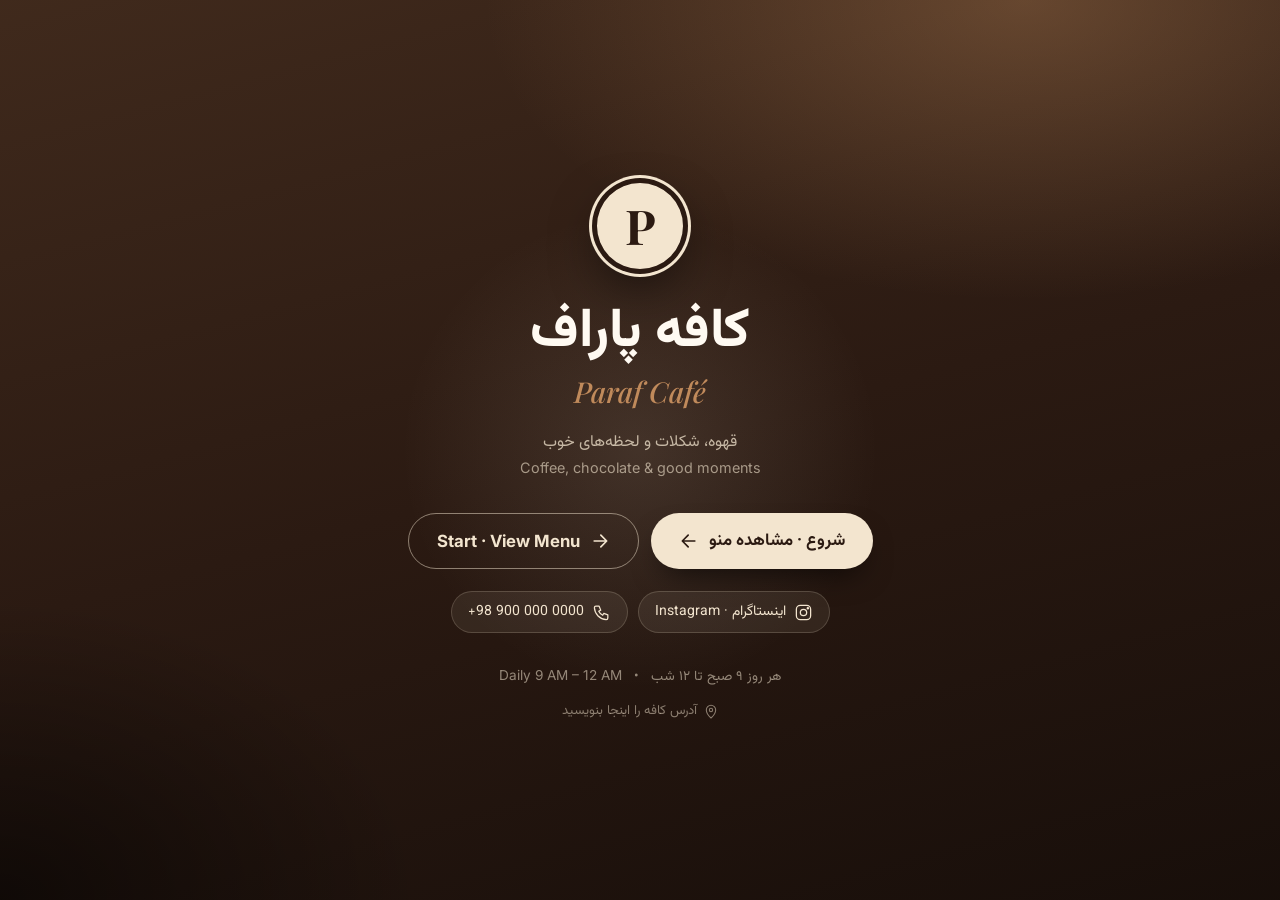
==== index.html @ 779a7923 "Add static online menu for GitHub Pages build-static.php renders the start screen and the Persian/En" ====
<!DOCTYPE html>
<html lang="fa" dir="rtl">
<head>
    <meta charset="UTF-8">
    <meta name="viewport" content="width=device-width, initial-scale=1, viewport-fit=cover">
    <title>کافه پاراف · Paraf Café</title>
    <meta name="theme-color" content="#2b1a12">
    <link rel="icon" href="assets/img/favicon.svg" type="image/svg+xml">
    <link rel="preconnect" href="https://fonts.googleapis.com">
    <link rel="preconnect" href="https://fonts.gstatic.com" crossorigin>
    <link href="https://fonts.googleapis.com/css2?family=Vazirmatn:wght@400;500;700;800&family=Playfair+Display:ital,wght@0,700;1,500&family=Inter:wght@400;500;600&display=swap" rel="stylesheet">
    <link rel="stylesheet" href="assets/css/style.css?v=4">
    <style>:root{--bg:#f5ede1;--bg-2:color-mix(in srgb,#f5ede1 90%,#4a2c1d);--surface:color-mix(in srgb,#f5ede1 22%,#fff);--choco:#4a2c1d;--choco-deep:#2b1a12;--brand-dark:#2b1a12;--caramel:#c08a5b;--cream:#f3e5cf;--price-bg:#f3e5cf;--price-text:#4a2c1d;--line:color-mix(in srgb,#4a2c1d 16%,transparent);--toolbar-bg:color-mix(in srgb,#f5ede1 82%,transparent);--chip-bg:color-mix(in srgb,#f5ede1 22%,#fff);}@media (prefers-color-scheme: dark){:root:not([data-theme="light"]){--bg:#0f0a07;--bg-2:color-mix(in srgb,#0f0a07 90%,#f3e5cf);--surface:color-mix(in srgb,#0f0a07 80%,#4a2c1d);--choco:color-mix(in srgb,#4a2c1d 85%,#fff);--choco-deep:color-mix(in srgb,#2b1a12 85%,#000);--caramel:color-mix(in srgb,#c08a5b 85%,#fff);--price-bg:color-mix(in srgb,#0f0a07 65%,#4a2c1d);--price-text:#f3e5cf;--line:color-mix(in srgb,#f3e5cf 12%,transparent);--toolbar-bg:color-mix(in srgb,#0f0a07 80%,transparent);--chip-bg:color-mix(in srgb,#0f0a07 80%,#4a2c1d);}}:root[data-theme="dark"]{--bg:#0f0a07;--bg-2:color-mix(in srgb,#0f0a07 90%,#f3e5cf);--surface:color-mix(in srgb,#0f0a07 80%,#4a2c1d);--choco:color-mix(in srgb,#4a2c1d 85%,#fff);--choco-deep:color-mix(in srgb,#2b1a12 85%,#000);--caramel:color-mix(in srgb,#c08a5b 85%,#fff);--price-bg:color-mix(in srgb,#0f0a07 65%,#4a2c1d);--price-text:#f3e5cf;--line:color-mix(in srgb,#f3e5cf 12%,transparent);--toolbar-bg:color-mix(in srgb,#0f0a07 80%,transparent);--chip-bg:color-mix(in srgb,#0f0a07 80%,#4a2c1d);}</style>
</head>
<body class="welcome-body">

<main class="welcome">
    <div class="welcome__glow" aria-hidden="true"></div>

    <div class="welcome__card">
        <span class="welcome__logo" aria-hidden="true">P</span>

        <h1 class="welcome__title">
            <span lang="fa">کافه پاراف</span>
            <span lang="en">Paraf Café</span>
        </h1>

        <p class="welcome__tagline">
            <span lang="fa">قهوه، شکلات و لحظه‌های خوب</span>
            <span lang="en">Coffee, chocolate &amp; good moments</span>
        </p>

        <div class="welcome__actions">
            <a class="start-btn start-btn--solid" href="menu-fa.html" lang="fa">
                <span>شروع · مشاهده منو</span>
                <svg viewBox="0 0 24 24" fill="none" stroke="currentColor" stroke-width="2" stroke-linecap="round" stroke-linejoin="round"><path d="M19 12H5M11 5l-7 7 7 7"/></svg>
            </a>
            <a class="start-btn start-btn--outline" href="menu-en.html" lang="en" dir="ltr">
                <span>Start · View Menu</span>
                <svg viewBox="0 0 24 24" fill="none" stroke="currentColor" stroke-width="2" stroke-linecap="round" stroke-linejoin="round"><path d="M5 12h14M13 5l7 7-7 7"/></svg>
            </a>
        </div>

        
        <div class="welcome__social">
                            <a class="social-btn" href="https://instagram.com/" target="_blank" rel="noopener">
                    <svg class="icon" viewBox="0 0 24 24" fill="none" stroke="currentColor" stroke-width="1.6" stroke-linecap="round" stroke-linejoin="round" aria-hidden="true"><rect x="3" y="3" width="18" height="18" rx="5"/><circle cx="12" cy="12" r="4"/><circle cx="17.5" cy="6.5" r=".8" fill="currentColor"/></svg>                    <span>اینستاگرام · Instagram</span>
                </a>
                                        <a class="social-btn" href="tel:+989000000000">
                    <svg class="icon" viewBox="0 0 24 24" fill="none" stroke="currentColor" stroke-width="1.6" stroke-linecap="round" stroke-linejoin="round" aria-hidden="true"><path d="M5 4h4l2 5-2.5 1.5a11 11 0 0 0 5 5L15 13l5 2v4a2 2 0 0 1-2 2A16 16 0 0 1 3 6a2 2 0 0 1 2-2z"/></svg>                    <span dir="ltr">+98 900 000 0000</span>
                </a>
                    </div>

        <p class="welcome__hours">
            <span lang="fa">هر روز ۹ صبح تا ۱۲ شب</span>
            <span class="dot" aria-hidden="true">•</span>
            <span lang="en">Daily 9 AM – 12 AM</span>
        </p>
                    <p class="welcome__address"><svg class="icon" viewBox="0 0 24 24" fill="none" stroke="currentColor" stroke-width="1.6" stroke-linecap="round" stroke-linejoin="round" aria-hidden="true"><path d="M12 21s-7-6.2-7-12a7 7 0 0 1 14 0c0 5.8-7 12-7 12z"/><circle cx="12" cy="9" r="2.5"/></svg> آدرس کافه را اینجا بنویسید</p>
            </div>
</main>

</body>
</html>
---- assets/css/style.css ----
/* ==========================================================
   Paraf Café — Menu
   Palette: Chocolate · Cream · White · Black
   ========================================================== */

:root {
    /* Light: cream & white, chocolate accents, black text */
    --bg:          #f5ede1;
    --bg-2:        #efe3d2;
    --surface:     #fffcf7;
    --text:        #1a110c;
    --muted:       #7d6658;
    --line:        rgba(74, 44, 29, .16);
    --choco:       #4a2c1d;
    --choco-deep:  #2b1a12;
    --choco-soft:  #6b4430;
    --cream:       #f3e5cf;
    --brand-dark:  #2b1a12;   /* header / hero / start screen (same in light & dark) */
    --hero-1:      color-mix(in srgb, var(--brand-dark) 86%, var(--caramel));
    --caramel:     #c08a5b;
    --price-bg:    #f3e5cf;
    --price-text:  #4a2c1d;
    --shadow:      0 1px 2px rgba(43, 26, 18, .05), 0 12px 32px -12px rgba(43, 26, 18, .18);
    --toolbar-bg:  rgba(245, 237, 225, .82);
    --chip-bg:     #fffcf7;

    --radius: 22px;
    --font-body: "Inter", system-ui, -apple-system, "Segoe UI", sans-serif;
    --font-head: "Playfair Display", Georgia, serif;
    color-scheme: light;
}

/* Dark: chocolate & black, cream text */
@media (prefers-color-scheme: dark) {
    :root:not([data-theme="light"]) {
        --bg:          #0f0a07;
        --bg-2:        #160f0b;
        --surface:     #1c130e;
        --text:        #f5ead8;
        --muted:       #b09a88;
        --line:        color-mix(in srgb, var(--cream) 12%, transparent);
        --choco:       #5a3624;
        --choco-deep:  #24150e;
        --choco-soft:  #7a4e37;
        --caramel:     #d9a877;
        --price-bg:    #2c1c14;
        --price-text:  #f3dcbc;
        --shadow:      0 1px 2px rgba(0, 0, 0, .4), 0 16px 40px -16px rgba(0, 0, 0, .7);
        --toolbar-bg:  rgba(15, 10, 7, .8);
        --chip-bg:     #1c130e;
        color-scheme: dark;
    }
}
:root[data-theme="dark"] {
    --bg:          #0f0a07;
    --bg-2:        #160f0b;
    --surface:     #1c130e;
    --text:        #f5ead8;
    --muted:       #b09a88;
    --line:        color-mix(in srgb, var(--cream) 12%, transparent);
    --choco:       #5a3624;
    --choco-deep:  #24150e;
    --choco-soft:  #7a4e37;
    --caramel:     #d9a877;
    --price-bg:    #2c1c14;
    --price-text:  #f3dcbc;
    --shadow:      0 1px 2px rgba(0, 0, 0, .4), 0 16px 40px -16px rgba(0, 0, 0, .7);
    --toolbar-bg:  rgba(15, 10, 7, .8);
    --chip-bg:     #1c130e;
    color-scheme: dark;
}

/* Persian typography */
html[lang="fa"] {
    --font-body: "Vazirmatn", Tahoma, sans-serif;
    --font-head: "Vazirmatn", Tahoma, sans-serif;
}
[lang="fa"] { font-family: "Vazirmatn", Tahoma, sans-serif; }
[lang="en"] { font-family: "Inter", system-ui, sans-serif; }

/* ---------- Base ---------- */
*, *::before, *::after { box-sizing: border-box; }
html { scroll-behavior: smooth; -webkit-text-size-adjust: 100%; }
body {
    margin: 0;
    font-family: var(--font-body);
    font-size: 16px;
    line-height: 1.6;
    color: var(--text);
    background: var(--bg);
    -webkit-font-smoothing: antialiased;
    transition: background .3s, color .3s;
}
a { color: inherit; text-decoration: none; }
h1, h2, h4 { margin: 0; }
.container { width: 100%; max-width: 1180px; margin: 0 auto; padding: 0 16px; }
.icon { width: 1.25em; height: 1.25em; flex: none; }

/* ---------- Top bar ---------- */
.topbar {
    position: sticky; top: 0; z-index: 30;
    background: var(--choco-deep);
    color: var(--cream);
    border-bottom: 1px solid color-mix(in srgb, var(--cream) 8%, transparent);
}
.topbar__inner { height: 64px; display: flex; align-items: center; justify-content: space-between; gap: 12px; }
.brand { display: flex; align-items: center; gap: 10px; font-weight: 700; }
.brand__name { font-family: var(--font-head); font-size: 1.2rem; letter-spacing: .2px; }
.brand__mark {
    width: 38px; height: 38px; border-radius: 50%;
    display: grid; place-items: center;
    background: var(--cream); color: var(--choco-deep);
    font-family: "Playfair Display", serif; font-weight: 700; font-size: 1.2rem;
    box-shadow: inset 0 0 0 3px var(--choco-deep), 0 0 0 2px var(--cream);
}
.topbar__actions { display: flex; align-items: center; gap: 10px; }

.lang-switch {
    display: flex; padding: 4px; border-radius: 999px;
    background: color-mix(in srgb, var(--cream) 10%, transparent);
}
.lang-switch a {
    min-width: 42px; padding: 5px 12px; border-radius: 999px;
    text-align: center; font-size: .9rem; font-weight: 600;
    color: color-mix(in srgb, var(--cream) 70%, transparent);
    transition: background .2s, color .2s;
}
.lang-switch a:hover { color: var(--cream); }
.lang-switch a.is-active { background: var(--cream); color: var(--choco-deep); }

.icon-btn {
    width: 40px; height: 40px; border-radius: 50%;
    display: grid; place-items: center; cursor: pointer;
    border: 1px solid color-mix(in srgb, var(--cream) 20%, transparent);
    background: transparent; color: var(--cream);
    transition: background .2s;
}
.icon-btn:hover { background: color-mix(in srgb, var(--cream) 10%, transparent); }
.icon-btn svg { width: 20px; height: 20px; }
.icon-btn .i-sun { display: none; }
:root[data-theme="dark"] .icon-btn .i-sun { display: block; }
:root[data-theme="dark"] .icon-btn .i-moon { display: none; }
@media (prefers-color-scheme: dark) {
    :root:not([data-theme="light"]) .icon-btn .i-sun { display: block; }
    :root:not([data-theme="light"]) .icon-btn .i-moon { display: none; }
}

/* ---------- Hero ---------- */
.hero {
    position: relative;
    background:
        radial-gradient(1200px 400px at 85% -10%, color-mix(in srgb, var(--caramel) 35%, transparent), transparent 60%),
        radial-gradient(700px 260px at 0% 0%, rgba(0, 0, 0, .25), transparent 60%),
        linear-gradient(170deg, var(--hero-1) 0%, var(--brand-dark) 70%);
    color: var(--cream);
    padding: 56px 0 40px;
    text-align: center;
}
.hero__eyebrow {
    margin: 0 0 10px; font-size: .8rem; letter-spacing: .3em; text-transform: uppercase;
    color: var(--caramel);
}
html[lang="fa"] .hero__eyebrow { letter-spacing: .1em; }
.hero__title {
    font-family: var(--font-head);
    font-size: clamp(2.4rem, 7vw, 4.2rem);
    font-weight: 800; line-height: 1.1;
    color: #fffaf2;
}
.hero__tagline { margin: 12px auto 22px; max-width: 520px; color: color-mix(in srgb, var(--cream) 78%, transparent); font-size: 1.05rem; }
.hero__meta { display: flex; flex-wrap: wrap; justify-content: center; gap: 8px; }
.pill {
    padding: 6px 14px; border-radius: 999px; font-size: .85rem;
    background: color-mix(in srgb, var(--cream) 10%, transparent);
    border: 1px solid color-mix(in srgb, var(--cream) 16%, transparent);
}
.pill--accent { background: var(--cream); color: var(--choco-deep); border-color: transparent; font-weight: 600; }

.hero__drip {
    position: absolute; left: 0; right: 0; top: 100%;
    width: 100%; height: 44px; display: block;
    fill: var(--brand-dark);
    pointer-events: none;
}

/* ---------- Toolbar (search + chips) ---------- */
.toolbar {
    position: sticky; top: 64px; z-index: 20;
    margin-top: 44px;
    padding: 12px 0 10px;
    background: var(--toolbar-bg);
    backdrop-filter: saturate(140%) blur(14px);
    -webkit-backdrop-filter: saturate(140%) blur(14px);
    border-bottom: 1px solid transparent;
    transition: border-color .2s, box-shadow .2s;
}
.toolbar.is-stuck { border-bottom-color: var(--line); box-shadow: 0 8px 24px -18px rgba(0, 0, 0, .5); }

.search {
    display: flex; align-items: center; gap: 10px;
    max-width: 560px; margin: 0 auto 12px;
    padding: 0 16px; height: 48px; border-radius: 999px;
    background: var(--surface);
    border: 1px solid var(--line);
    box-shadow: var(--shadow);
    color: var(--muted);
    transition: border-color .2s;
}
.search:focus-within { border-color: var(--caramel); }
.search svg { width: 20px; height: 20px; flex: none; }
.search input {
    flex: 1; min-width: 0; height: 100%;
    border: 0; outline: 0; background: transparent;
    font: inherit; color: var(--text);
}
.search input::placeholder { color: var(--muted); }

.chips {
    display: flex; gap: 8px; overflow-x: auto;
    scrollbar-width: none; padding: 2px 0 4px;
    scroll-snap-type: x proximity;
}
.chips::-webkit-scrollbar { display: none; }
.chip {
    flex: none; scroll-snap-align: start;
    display: inline-flex; align-items: center; gap: 7px;
    padding: 8px 14px; border-radius: 999px;
    background: var(--chip-bg); color: var(--text);
    border: 1px solid var(--line);
    font-size: .88rem; font-weight: 500; white-space: nowrap;
    transition: background .2s, color .2s, border-color .2s, transform .15s;
}
.chip .icon { width: 18px; height: 18px; color: var(--caramel); }
.chip:hover { border-color: var(--caramel); }
.chip:active { transform: scale(.97); }
.chip.is-active { background: var(--choco); color: #fff8ee; border-color: var(--choco); }
.chip.is-active .icon { color: var(--cream); }

/* ---------- Menu grid ---------- */
.menu {
    padding: 28px 0 56px;
    columns: 1;
    column-gap: 24px;
}
@media (min-width: 880px) { .menu { columns: 2; } }

.category {
    break-inside: avoid;
    margin-bottom: 24px;
    padding: 22px 22px 14px;
    background: var(--surface);
    border: 1px solid var(--line);
    border-radius: var(--radius);
    box-shadow: var(--shadow);
    scroll-margin-top: 190px;
    position: relative;
    overflow: hidden;
}
.category::before {
    /* thin chocolate stripe on top */
    content: ""; position: absolute; inset: 0 0 auto 0; height: 4px;
    background: linear-gradient(90deg, var(--choco), var(--caramel), var(--choco));
}
.category[hidden] { display: none; }

.category__head { display: flex; align-items: center; gap: 14px; margin-bottom: 8px; }
.category__icon {
    width: 48px; height: 48px; border-radius: 14px; flex: none;
    display: grid; place-items: center;
    background: var(--choco); color: var(--cream);
}
.category__icon .icon { width: 26px; height: 26px; }
.category__titles { flex: 1; min-width: 0; }
.category__titles h2 {
    font-family: var(--font-head);
    font-size: 1.3rem; font-weight: 700; line-height: 1.3;
}
.category__sub { display: block; font-size: .82rem; color: var(--muted); }
.category__num {
    font-family: "Playfair Display", serif; font-style: italic;
    font-size: 2.2rem; line-height: 1; color: var(--line);
    -webkit-text-stroke: 1px var(--caramel); color: transparent; opacity: .55;
}
html[lang="fa"] .category__num { font-family: "Vazirmatn", sans-serif; font-style: normal; font-weight: 800; }
.category__note {
    display: inline-block; margin: 4px 0 6px; padding: 3px 12px;
    border-radius: 999px; font-size: .8rem; font-weight: 600;
    background: var(--price-bg); color: var(--price-text);
}

/* ---------- Items ---------- */
.items { list-style: none; margin: 0; padding: 0; }
.item {
    display: flex; align-items: flex-end; gap: 10px;
    padding: 12px 4px;
    border-bottom: 1px solid var(--line);
    transition: background .2s;
    border-radius: 10px;
}
.item:last-child { border-bottom: 0; }
.item:hover { background: var(--bg-2); }
.item[hidden] { display: none; }
.item__names { min-width: 0; display: flex; flex-direction: column; }
.item__name { font-weight: 600; font-size: 1rem; line-height: 1.4; }
.item__sub { font-size: .78rem; color: var(--muted); line-height: 1.4; }
.item__dots {
    flex: 1; min-width: 16px; margin-bottom: 9px;
    border-bottom: 2px dotted var(--line);
}
.price {
    flex: none; display: inline-flex; align-items: baseline; gap: 3px;
    padding: 4px 12px; border-radius: 999px;
    background: var(--price-bg); color: var(--price-text);
    font-weight: 700; font-size: 1rem; font-variant-numeric: tabular-nums;
}
.price small { font-size: .7rem; font-weight: 500; opacity: .8; }
.price--daily { font-size: .78rem; font-weight: 600; background: transparent; border: 1px dashed var(--caramel); color: var(--caramel); }

.item--addon .item__name { font-weight: 500; color: var(--muted); font-size: .92rem; }
.item--addon .price { background: transparent; border: 1px solid var(--line); font-size: .9rem; }

mark { background: var(--caramel); color: #1a110c; border-radius: 4px; padding: 0 2px; }

.empty {
    text-align: center; color: var(--muted); padding: 40px 0 80px; font-size: 1.05rem;
}

/* ---------- Footer ---------- */
.footer {
    background: var(--choco-deep); color: color-mix(in srgb, var(--cream) 80%, transparent);
    padding: 44px 0 20px; font-size: .92rem;
}
:root[data-theme="dark"] .footer { background: #080504; }
@media (prefers-color-scheme: dark) { :root:not([data-theme="light"]) .footer { background: #080504; } }
.footer__grid { display: grid; gap: 24px; grid-template-columns: 1fr; }
@media (min-width: 720px) { .footer__grid { grid-template-columns: 1.4fr 1fr 1fr 1fr; } }
.footer__brand { display: flex; gap: 12px; align-items: flex-start; }
.footer__brand strong { color: #fffaf2; font-family: var(--font-head); font-size: 1.15rem; }
.footer__brand p, .footer p { margin: 4px 0 0; }
.footer h4 { color: var(--caramel); font-size: .85rem; font-weight: 600; margin-bottom: 4px; letter-spacing: .05em; }
.footer a:hover { color: #fffaf2; }
.footer__bottom {
    margin-top: 32px; padding-top: 16px; text-align: center; font-size: .8rem;
    border-top: 1px solid color-mix(in srgb, var(--cream) 10%, transparent); color: color-mix(in srgb, var(--cream) 50%, transparent);
}

/* ---------- Back to top ---------- */
.to-top {
    position: fixed; bottom: 20px; inset-inline-end: 20px; z-index: 40;
    width: 48px; height: 48px; border-radius: 50%; border: 0; cursor: pointer;
    display: grid; place-items: center;
    background: var(--choco); color: var(--cream);
    box-shadow: 0 10px 24px -8px rgba(0, 0, 0, .5);
    opacity: 0; transform: translateY(12px); pointer-events: none;
    transition: opacity .25s, transform .25s;
}
.to-top.is-visible { opacity: 1; transform: none; pointer-events: auto; }
.to-top svg { width: 22px; height: 22px; }

/* ---------- Entrance animation ---------- */
.js .category { opacity: 0; transform: translateY(14px); transition: opacity .5s ease, transform .5s ease; }
.js .category.is-in, .js .category.no-anim { opacity: 1; transform: none; }

@media (prefers-reduced-motion: reduce) {
    html { scroll-behavior: auto; }
    .js .category { opacity: 1; transform: none; transition: none; }
}

/* ---------- Small screens ---------- */
@media (max-width: 480px) {
    .brand__name { font-size: 1.05rem; }
    .hero { padding: 40px 0 32px; }
    .category { padding: 18px 16px 10px; }
    .item__name { font-size: .95rem; }
    .price { padding: 3px 10px; font-size: .92rem; }
}

/* ---------- Start screen ---------- */
.welcome-body { background: var(--brand-dark); }
.welcome {
    position: relative; min-height: 100vh; min-height: 100dvh;
    display: grid; place-items: center; padding: 32px 16px;
    overflow: hidden; text-align: center; color: var(--cream);
    background:
        radial-gradient(900px 500px at 80% 0%, color-mix(in srgb, var(--caramel) 35%, transparent), transparent 60%),
        radial-gradient(700px 500px at 0% 100%, rgba(0, 0, 0, .55), transparent 60%),
        linear-gradient(165deg, var(--hero-1) 0%, var(--brand-dark) 50%, color-mix(in srgb, var(--brand-dark) 55%, #000) 100%);
}
.welcome__glow {
    position: absolute; width: 520px; height: 520px; border-radius: 50%;
    background: radial-gradient(circle, color-mix(in srgb, var(--cream) 12%, transparent), transparent 65%);
    animation: glow 6s ease-in-out infinite alternate;
}
@keyframes glow { to { transform: scale(1.15); opacity: .6; } }
.welcome__card { position: relative; max-width: 520px; animation: rise .8s ease both; }
@keyframes rise { from { opacity: 0; transform: translateY(20px); } }
.welcome__logo {
    width: 96px; height: 96px; margin: 0 auto 24px; border-radius: 50%;
    display: grid; place-items: center;
    background: var(--cream); color: var(--brand-dark);
    font-family: "Playfair Display", serif; font-weight: 700; font-size: 3rem;
    box-shadow: inset 0 0 0 5px var(--brand-dark), 0 0 0 3px var(--cream), 0 20px 50px -10px rgba(0, 0, 0, .6);
}
.welcome__title span { display: block; }
.welcome__title [lang="fa"] { font-size: clamp(2.2rem, 8vw, 3.4rem); font-weight: 800; color: #fffaf2; line-height: 1.3; }
.welcome__title [lang="en"] { font-family: "Playfair Display", serif; font-style: italic; font-weight: 500; font-size: clamp(1.3rem, 4.5vw, 1.8rem); color: var(--caramel); }
.welcome__tagline { margin: 16px 0 34px; color: color-mix(in srgb, var(--cream) 75%, transparent); }
.welcome__tagline span { display: block; }
.welcome__tagline [lang="en"] { font-size: .9rem; opacity: .8; }
.welcome__actions { display: flex; flex-direction: column; gap: 12px; }
@media (min-width: 520px) { .welcome__actions { flex-direction: row; justify-content: center; } }
.start-btn {
    display: inline-flex; align-items: center; justify-content: center; gap: 10px;
    min-height: 56px; padding: 0 28px; border-radius: 999px;
    font-size: 1.05rem; font-weight: 700;
    transition: transform .15s, box-shadow .2s, background .2s, color .2s;
}
.start-btn svg { width: 20px; height: 20px; transition: transform .2s; }
.start-btn:hover { transform: translateY(-2px); }
.start-btn:active { transform: scale(.97); }
.start-btn--solid { background: var(--cream); color: var(--brand-dark); box-shadow: 0 14px 30px -12px rgba(0, 0, 0, .7); }
.start-btn--solid:hover { background: #fffaf2; }
.start-btn--solid:hover svg { transform: translateX(-4px); }
.start-btn--outline { border: 1.5px solid color-mix(in srgb, var(--cream) 50%, transparent); color: var(--cream); }
.start-btn--outline:hover { background: color-mix(in srgb, var(--cream) 10%, transparent); border-color: var(--cream); }
.start-btn--outline:hover svg { transform: translateX(4px); }
.start-btn:focus-visible { outline: 3px solid var(--caramel); outline-offset: 3px; }
.welcome__hours { margin-top: 32px; font-size: .85rem; color: color-mix(in srgb, var(--cream) 55%, transparent); }
.welcome__hours .dot { margin: 0 8px; }
@media (prefers-reduced-motion: reduce) { .welcome__glow, .welcome__card { animation: none; } }

/* ---------- Top bar: club link ---------- */
.club-link {
    display: inline-flex; align-items: center; gap: 6px;
    height: 40px; padding: 0 14px; border-radius: 999px;
    background: var(--caramel); color: #1a0f0a;
    font-size: .88rem; font-weight: 700;
    transition: filter .2s, transform .15s;
}
.club-link:hover { filter: brightness(1.08); }
.club-link .icon { width: 18px; height: 18px; }
@media (max-width: 560px) {
    .club-link { width: 40px; padding: 0; justify-content: center; }
    .club-link span { display: none; }
}

/* ---------- Sold-out items ---------- */
.item--soldout .item__name, .item--soldout .item__sub { opacity: .5; text-decoration: line-through; text-decoration-thickness: 1px; }
.price--soldout { background: transparent; border: 1px solid var(--line); color: var(--muted); font-size: .78rem; font-weight: 600; }

/* ---------- Start screen: club + social ---------- */
.welcome__club {
    display: flex; align-items: center; justify-content: center; gap: 12px;
    margin: 14px auto 0; padding: 12px 20px; border-radius: 18px;
    background: color-mix(in srgb, var(--caramel) 16%, transparent); border: 1px solid color-mix(in srgb, var(--caramel) 45%, transparent);
    color: var(--cream); transition: background .2s, transform .15s;
}
.welcome__club:hover { background: color-mix(in srgb, var(--caramel) 28%, transparent); transform: translateY(-2px); }
.welcome__club .icon { width: 28px; height: 28px; color: var(--caramel); }
.welcome__club span { display: flex; flex-direction: column; text-align: start; line-height: 1.3; }
.welcome__club small { font-family: "Inter", sans-serif; font-size: .78rem; opacity: .7; }
.welcome__social { display: flex; flex-wrap: wrap; justify-content: center; gap: 10px; margin-top: 22px; }
.social-btn {
    display: inline-flex; align-items: center; gap: 8px;
    height: 42px; padding: 0 16px; border-radius: 999px;
    background: color-mix(in srgb, var(--cream) 8%, transparent); border: 1px solid color-mix(in srgb, var(--cream) 18%, transparent);
    color: var(--cream); font-size: .88rem;
    transition: background .2s, border-color .2s;
}
.social-btn:hover { background: color-mix(in srgb, var(--cream) 16%, transparent); border-color: color-mix(in srgb, var(--cream) 40%, transparent); }
.social-btn .icon { width: 19px; height: 19px; }
.welcome__address { margin: 8px 0 0; font-size: .82rem; color: color-mix(in srgb, var(--cream) 50%, transparent); display: flex; gap: 6px; align-items: center; justify-content: center; }
.welcome__address .icon { width: 16px; height: 16px; }

/* ---------- Customer club page ---------- */
.club__hero {
    text-align: center; color: var(--cream); padding: 44px 0 90px;
    background:
        radial-gradient(900px 300px at 80% -20%, color-mix(in srgb, var(--caramel) 35%, transparent), transparent 60%),
        linear-gradient(170deg, var(--hero-1) 0%, var(--brand-dark) 70%);
}
.club__hero h1 { font-family: var(--font-head); font-size: clamp(1.8rem, 5vw, 2.6rem); color: #fffaf2; }
.club__hero p { max-width: 460px; margin: 8px auto 0; color: color-mix(in srgb, var(--cream) 75%, transparent); }
.club__badge {
    width: 64px; height: 64px; margin: 0 auto 12px; border-radius: 20px;
    display: grid; place-items: center; background: var(--cream); color: var(--brand-dark);
}
.club__badge .icon { width: 34px; height: 34px; }
.club__panel {
    max-width: 460px; margin: -60px auto 56px; position: relative;
    padding: 28px 24px; border-radius: var(--radius);
    background: var(--surface); border: 1px solid var(--line); box-shadow: var(--shadow);
}
.club__text { margin: 0 0 16px; color: var(--muted); text-align: center; }
.club__links { display: flex; justify-content: center; flex-wrap: wrap; gap: 6px 18px; margin-top: 16px; }
.club__links form { margin: 0; }

.form { display: grid; gap: 16px; }
.field { display: grid; gap: 6px; }
.field > span { font-size: .88rem; font-weight: 600; }
.field input, .field select, .field textarea {
    width: 100%; min-height: 50px; padding: 10px 16px; border-radius: 14px;
    border: 1px solid var(--line); background: var(--bg); color: var(--text);
    font: inherit; outline: 0; transition: border-color .2s, box-shadow .2s;
}
.field input:focus, .field select:focus, .field textarea:focus { border-color: var(--caramel); box-shadow: 0 0 0 3px color-mix(in srgb, var(--caramel) 20%, transparent); }
.code-input { text-align: center; font-size: 1.6rem !important; letter-spacing: .5em; font-weight: 700; }
.btn {
    display: inline-flex; align-items: center; justify-content: center; gap: 8px;
    min-height: 50px; padding: 0 22px; border-radius: 999px; border: 0; cursor: pointer;
    font: inherit; font-weight: 700; transition: filter .2s, transform .15s;
}
.btn:active { transform: scale(.98); }
.btn--primary { background: var(--choco); color: #fff8ee; }
.btn--primary:hover { filter: brightness(1.15); }
.link-btn { background: none; border: 0; padding: 4px; font: inherit; font-size: .9rem; color: var(--caramel); cursor: pointer; text-decoration: underline; text-underline-offset: 4px; }

.alert { padding: 12px 16px; border-radius: 14px; margin-bottom: 16px; font-size: .92rem; }
.alert--error { background: rgba(190, 50, 40, .12); color: #b3392f; border: 1px solid rgba(190, 50, 40, .25); }
.alert--info  { background: var(--price-bg); color: var(--price-text); border: 1px dashed var(--caramel); text-align: center; }
.alert--success { background: rgba(60, 140, 80, .12); color: #2f7a43; border: 1px solid rgba(60, 140, 80, .25); }
:root[data-theme="dark"] .alert--error { color: #f08a80; }
:root[data-theme="dark"] .alert--success { color: #7fd093; }

/* Loyalty card */
.member-card {
    position: relative; overflow: hidden;
    padding: 22px; border-radius: 20px; color: #fff8ee;
    background:
        radial-gradient(400px 200px at 100% 0%, rgba(255, 255, 255, .14), transparent 60%),
        linear-gradient(135deg, var(--choco), var(--brand-dark));
    box-shadow: 0 20px 40px -18px rgba(0, 0, 0, .6);
}
.member-card--silver { background: radial-gradient(400px 200px at 100% 0%, rgba(255,255,255,.25), transparent 60%), linear-gradient(135deg, #6f6a66, #2d2a28); }
.member-card--gold   { background: radial-gradient(400px 200px at 100% 0%, rgba(255,255,255,.25), transparent 60%), linear-gradient(135deg, #b88a45, #4a3216); }
.member-card__top { display: flex; justify-content: space-between; align-items: center; margin-bottom: 18px; }
.member-card__level { padding: 4px 12px; border-radius: 999px; background: rgba(255, 255, 255, .16); font-size: .82rem; font-weight: 700; }
.member-card__name { font-size: 1.25rem; font-weight: 700; }
.member-card__phone { font-size: .9rem; opacity: .75; text-align: start; }
html[dir="rtl"] .member-card__phone { text-align: end; }
.member-card__points { display: flex; align-items: baseline; gap: 8px; margin-top: 18px; }
.member-card__points strong { font-size: 2.4rem; line-height: 1; }
.member-card__bar { height: 6px; margin-top: 12px; border-radius: 99px; background: rgba(255, 255, 255, .18); overflow: hidden; }
.member-card__bar span { display: block; height: 100%; border-radius: inherit; background: var(--cream); }
.member-card__next, .member-card__since { margin-top: 8px; font-size: .8rem; opacity: .75; }

/* ---------- Print: clean black & white menu ---------- */
@media print {
    .topbar, .toolbar, .to-top, .hero__drip { display: none !important; }
    body { background: #fff; color: #000; }
    .hero { background: none; color: #000; padding: 0 0 16px; }
    .hero__title, .hero__tagline { color: #000; }
    .category { box-shadow: none; opacity: 1; transform: none; border-color: #ccc; }
}
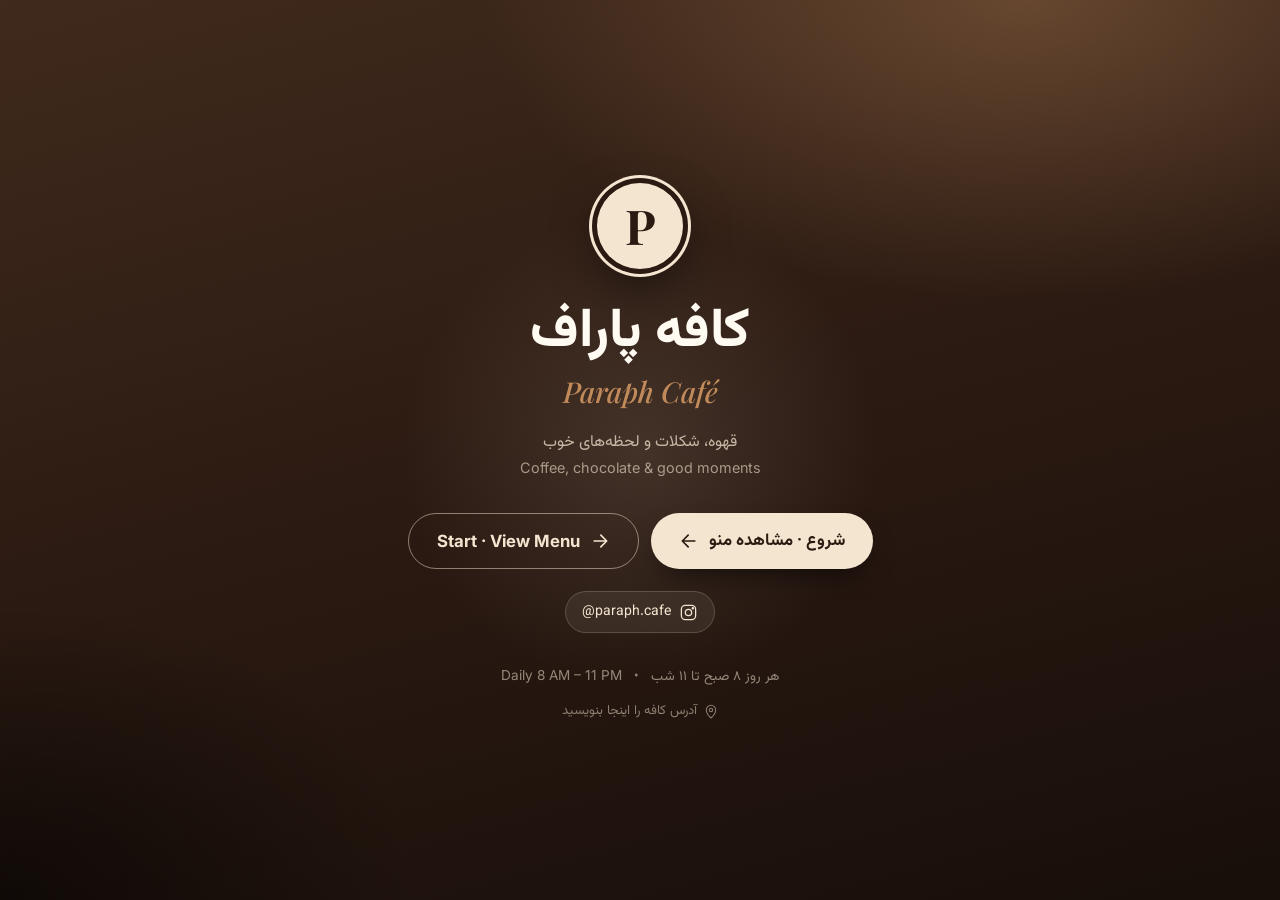
==== commit 5a8156c5: "Rename to Paraph Café, add Instagram @paraph.cafe, hours 8 AM-11 PM Remove the phone number from the" ====
--- a/index.html
+++ b/index.html
@@ -3,7 +3,7 @@
 <head>
     <meta charset="UTF-8">
     <meta name="viewport" content="width=device-width, initial-scale=1, viewport-fit=cover">
-    <title>کافه پاراف · Paraf Café</title>
+    <title>کافه پاراف · Paraph Café</title>
     <meta name="theme-color" content="#2b1a12">
     <link rel="icon" href="assets/img/favicon.svg" type="image/svg+xml">
     <link rel="preconnect" href="https://fonts.googleapis.com">
@@ -22,7 +22,7 @@
 
         <h1 class="welcome__title">
             <span lang="fa">کافه پاراف</span>
-            <span lang="en">Paraf Café</span>
+            <span lang="en">Paraph Café</span>
         </h1>
 
         <p class="welcome__tagline">
@@ -43,18 +43,15 @@
 
         
         <div class="welcome__social">
-                            <a class="social-btn" href="https://instagram.com/" target="_blank" rel="noopener">
-                    <svg class="icon" viewBox="0 0 24 24" fill="none" stroke="currentColor" stroke-width="1.6" stroke-linecap="round" stroke-linejoin="round" aria-hidden="true"><rect x="3" y="3" width="18" height="18" rx="5"/><circle cx="12" cy="12" r="4"/><circle cx="17.5" cy="6.5" r=".8" fill="currentColor"/></svg>                    <span>اینستاگرام · Instagram</span>
-                </a>
-                                        <a class="social-btn" href="tel:+989000000000">
-                    <svg class="icon" viewBox="0 0 24 24" fill="none" stroke="currentColor" stroke-width="1.6" stroke-linecap="round" stroke-linejoin="round" aria-hidden="true"><path d="M5 4h4l2 5-2.5 1.5a11 11 0 0 0 5 5L15 13l5 2v4a2 2 0 0 1-2 2A16 16 0 0 1 3 6a2 2 0 0 1 2-2z"/></svg>                    <span dir="ltr">+98 900 000 0000</span>
+                            <a class="social-btn" href="https://instagram.com/paraph.cafe" target="_blank" rel="noopener">
+                    <svg class="icon" viewBox="0 0 24 24" fill="none" stroke="currentColor" stroke-width="1.6" stroke-linecap="round" stroke-linejoin="round" aria-hidden="true"><rect x="3" y="3" width="18" height="18" rx="5"/><circle cx="12" cy="12" r="4"/><circle cx="17.5" cy="6.5" r=".8" fill="currentColor"/></svg>                    <span dir="ltr">@paraph.cafe</span>
                 </a>
                     </div>
 
         <p class="welcome__hours">
-            <span lang="fa">هر روز ۹ صبح تا ۱۲ شب</span>
+            <span lang="fa">هر روز ۸ صبح تا ۱۱ شب</span>
             <span class="dot" aria-hidden="true">•</span>
-            <span lang="en">Daily 9 AM – 12 AM</span>
+            <span lang="en">Daily 8 AM – 11 PM</span>
         </p>
                     <p class="welcome__address"><svg class="icon" viewBox="0 0 24 24" fill="none" stroke="currentColor" stroke-width="1.6" stroke-linecap="round" stroke-linejoin="round" aria-hidden="true"><path d="M12 21s-7-6.2-7-12a7 7 0 0 1 14 0c0 5.8-7 12-7 12z"/><circle cx="12" cy="9" r="2.5"/></svg> آدرس کافه را اینجا بنویسید</p>
             </div>
--- a/assets/css/style.css
+++ b/assets/css/style.css
@@ -1,5 +1,5 @@
 /* ==========================================================
-   Paraf Café — Menu
+   Paraph Café — Menu
    Palette: Chocolate · Cream · White · Black
    ========================================================== */
 
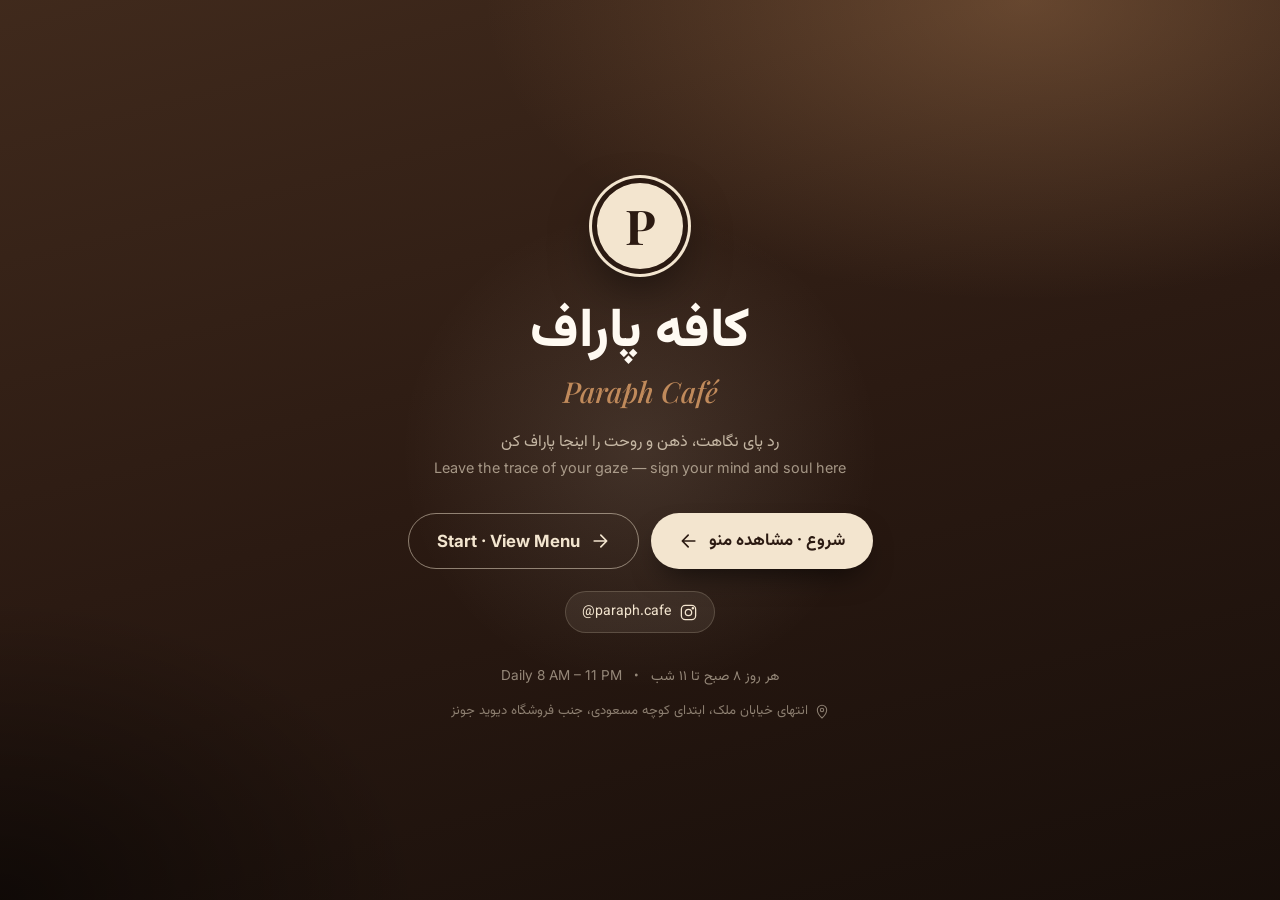
==== commit f5eb095c: "New slogan and café address Co-Authored-By: Claude Opus 5.5 <noreply@anthropic.com>" ====
--- a/index.html
+++ b/index.html
@@ -26,8 +26,8 @@
         </h1>
 
         <p class="welcome__tagline">
-            <span lang="fa">قهوه، شکلات و لحظه‌های خوب</span>
-            <span lang="en">Coffee, chocolate &amp; good moments</span>
+            <span lang="fa">رد پای نگاهت، ذهن و روحت را اینجا پاراف کن</span>
+            <span lang="en">Leave the trace of your gaze — sign your mind and soul here</span>
         </p>
 
         <div class="welcome__actions">
@@ -53,7 +53,7 @@
             <span class="dot" aria-hidden="true">•</span>
             <span lang="en">Daily 8 AM – 11 PM</span>
         </p>
-                    <p class="welcome__address"><svg class="icon" viewBox="0 0 24 24" fill="none" stroke="currentColor" stroke-width="1.6" stroke-linecap="round" stroke-linejoin="round" aria-hidden="true"><path d="M12 21s-7-6.2-7-12a7 7 0 0 1 14 0c0 5.8-7 12-7 12z"/><circle cx="12" cy="9" r="2.5"/></svg> آدرس کافه را اینجا بنویسید</p>
+                    <p class="welcome__address"><svg class="icon" viewBox="0 0 24 24" fill="none" stroke="currentColor" stroke-width="1.6" stroke-linecap="round" stroke-linejoin="round" aria-hidden="true"><path d="M12 21s-7-6.2-7-12a7 7 0 0 1 14 0c0 5.8-7 12-7 12z"/><circle cx="12" cy="9" r="2.5"/></svg> انتهای خیابان ملک، ابتدای کوچه مسعودی، جنب فروشگاه دیوید جونز</p>
             </div>
 </main>
 
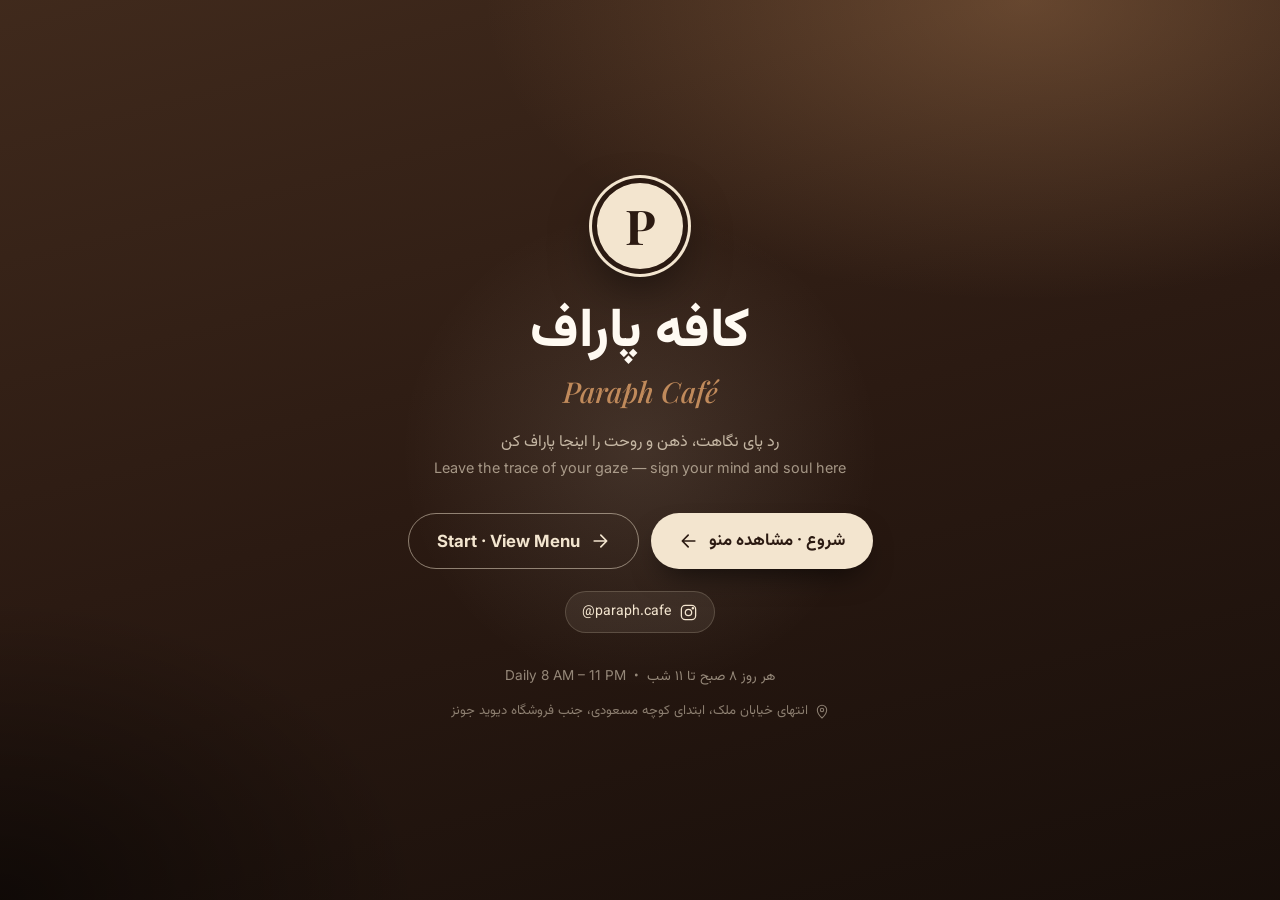
==== commit bbd13b7b: "Online menu reads data/*.json; add online admin (/admin/) Co-Authored-By: Claude Opus 5.5 <noreply@a" ====
--- a/index.html
+++ b/index.html
@@ -4,58 +4,27 @@
     <meta charset="UTF-8">
     <meta name="viewport" content="width=device-width, initial-scale=1, viewport-fit=cover">
     <title>کافه پاراف · Paraph Café</title>
+    <meta name="description" content="">
     <meta name="theme-color" content="#2b1a12">
     <link rel="icon" href="assets/img/favicon.svg" type="image/svg+xml">
     <link rel="preconnect" href="https://fonts.googleapis.com">
     <link rel="preconnect" href="https://fonts.gstatic.com" crossorigin>
-    <link href="https://fonts.googleapis.com/css2?family=Vazirmatn:wght@400;500;700;800&family=Playfair+Display:ital,wght@0,700;1,500&family=Inter:wght@400;500;600&display=swap" rel="stylesheet">
-    <link rel="stylesheet" href="assets/css/style.css?v=4">
-    <style>:root{--bg:#f5ede1;--bg-2:color-mix(in srgb,#f5ede1 90%,#4a2c1d);--surface:color-mix(in srgb,#f5ede1 22%,#fff);--choco:#4a2c1d;--choco-deep:#2b1a12;--brand-dark:#2b1a12;--caramel:#c08a5b;--cream:#f3e5cf;--price-bg:#f3e5cf;--price-text:#4a2c1d;--line:color-mix(in srgb,#4a2c1d 16%,transparent);--toolbar-bg:color-mix(in srgb,#f5ede1 82%,transparent);--chip-bg:color-mix(in srgb,#f5ede1 22%,#fff);}@media (prefers-color-scheme: dark){:root:not([data-theme="light"]){--bg:#0f0a07;--bg-2:color-mix(in srgb,#0f0a07 90%,#f3e5cf);--surface:color-mix(in srgb,#0f0a07 80%,#4a2c1d);--choco:color-mix(in srgb,#4a2c1d 85%,#fff);--choco-deep:color-mix(in srgb,#2b1a12 85%,#000);--caramel:color-mix(in srgb,#c08a5b 85%,#fff);--price-bg:color-mix(in srgb,#0f0a07 65%,#4a2c1d);--price-text:#f3e5cf;--line:color-mix(in srgb,#f3e5cf 12%,transparent);--toolbar-bg:color-mix(in srgb,#0f0a07 80%,transparent);--chip-bg:color-mix(in srgb,#0f0a07 80%,#4a2c1d);}}:root[data-theme="dark"]{--bg:#0f0a07;--bg-2:color-mix(in srgb,#0f0a07 90%,#f3e5cf);--surface:color-mix(in srgb,#0f0a07 80%,#4a2c1d);--choco:color-mix(in srgb,#4a2c1d 85%,#fff);--choco-deep:color-mix(in srgb,#2b1a12 85%,#000);--caramel:color-mix(in srgb,#c08a5b 85%,#fff);--price-bg:color-mix(in srgb,#0f0a07 65%,#4a2c1d);--price-text:#f3e5cf;--line:color-mix(in srgb,#f3e5cf 12%,transparent);--toolbar-bg:color-mix(in srgb,#0f0a07 80%,transparent);--chip-bg:color-mix(in srgb,#0f0a07 80%,#4a2c1d);}</style>
+    <link href="https://fonts.googleapis.com/css2?family=Vazirmatn:wght@300;400;500;700;800&family=Playfair+Display:ital,wght@0,600;0,700;1,500&family=Inter:wght@400;500;600&display=swap" rel="stylesheet">
+    <link rel="stylesheet" href="assets/css/style.css?v=5">
+    <style id="themeColors"></style>
+    <script>
+        // Before paint: JS flag, saved light/dark choice, last known café colours.
+        document.documentElement.className += ' js';
+        try {
+            var th = localStorage.getItem('theme');
+            if (th === 'dark' || th === 'light') document.documentElement.setAttribute('data-theme', th);
+            var css = localStorage.getItem('paraph_theme_css');
+            if (css) document.getElementById('themeColors').textContent = css;
+        } catch (e) {}
+    </script>
 </head>
-<body class="welcome-body">
-
-<main class="welcome">
-    <div class="welcome__glow" aria-hidden="true"></div>
-
-    <div class="welcome__card">
-        <span class="welcome__logo" aria-hidden="true">P</span>
-
-        <h1 class="welcome__title">
-            <span lang="fa">کافه پاراف</span>
-            <span lang="en">Paraph Café</span>
-        </h1>
-
-        <p class="welcome__tagline">
-            <span lang="fa">رد پای نگاهت، ذهن و روحت را اینجا پاراف کن</span>
-            <span lang="en">Leave the trace of your gaze — sign your mind and soul here</span>
-        </p>
-
-        <div class="welcome__actions">
-            <a class="start-btn start-btn--solid" href="menu-fa.html" lang="fa">
-                <span>شروع · مشاهده منو</span>
-                <svg viewBox="0 0 24 24" fill="none" stroke="currentColor" stroke-width="2" stroke-linecap="round" stroke-linejoin="round"><path d="M19 12H5M11 5l-7 7 7 7"/></svg>
-            </a>
-            <a class="start-btn start-btn--outline" href="menu-en.html" lang="en" dir="ltr">
-                <span>Start · View Menu</span>
-                <svg viewBox="0 0 24 24" fill="none" stroke="currentColor" stroke-width="2" stroke-linecap="round" stroke-linejoin="round"><path d="M5 12h14M13 5l7 7-7 7"/></svg>
-            </a>
-        </div>
-
-        
-        <div class="welcome__social">
-                            <a class="social-btn" href="https://instagram.com/paraph.cafe" target="_blank" rel="noopener">
-                    <svg class="icon" viewBox="0 0 24 24" fill="none" stroke="currentColor" stroke-width="1.6" stroke-linecap="round" stroke-linejoin="round" aria-hidden="true"><rect x="3" y="3" width="18" height="18" rx="5"/><circle cx="12" cy="12" r="4"/><circle cx="17.5" cy="6.5" r=".8" fill="currentColor"/></svg>                    <span dir="ltr">@paraph.cafe</span>
-                </a>
-                    </div>
-
-        <p class="welcome__hours">
-            <span lang="fa">هر روز ۸ صبح تا ۱۱ شب</span>
-            <span class="dot" aria-hidden="true">•</span>
-            <span lang="en">Daily 8 AM – 11 PM</span>
-        </p>
-                    <p class="welcome__address"><svg class="icon" viewBox="0 0 24 24" fill="none" stroke="currentColor" stroke-width="1.6" stroke-linecap="round" stroke-linejoin="round" aria-hidden="true"><path d="M12 21s-7-6.2-7-12a7 7 0 0 1 14 0c0 5.8-7 12-7 12z"/><circle cx="12" cy="9" r="2.5"/></svg> انتهای خیابان ملک، ابتدای کوچه مسعودی، جنب فروشگاه دیوید جونز</p>
-            </div>
-</main>
-
+<body class="welcome-body" data-page="welcome">
+    <noscript><p style="padding:40px 16px;text-align:center">برای مشاهده منو جاوااسکریپت را فعال کنید · Please enable JavaScript to view the menu.</p></noscript>
+    <script src="assets/js/site.js?v=5" defer></script>
 </body>
 </html>
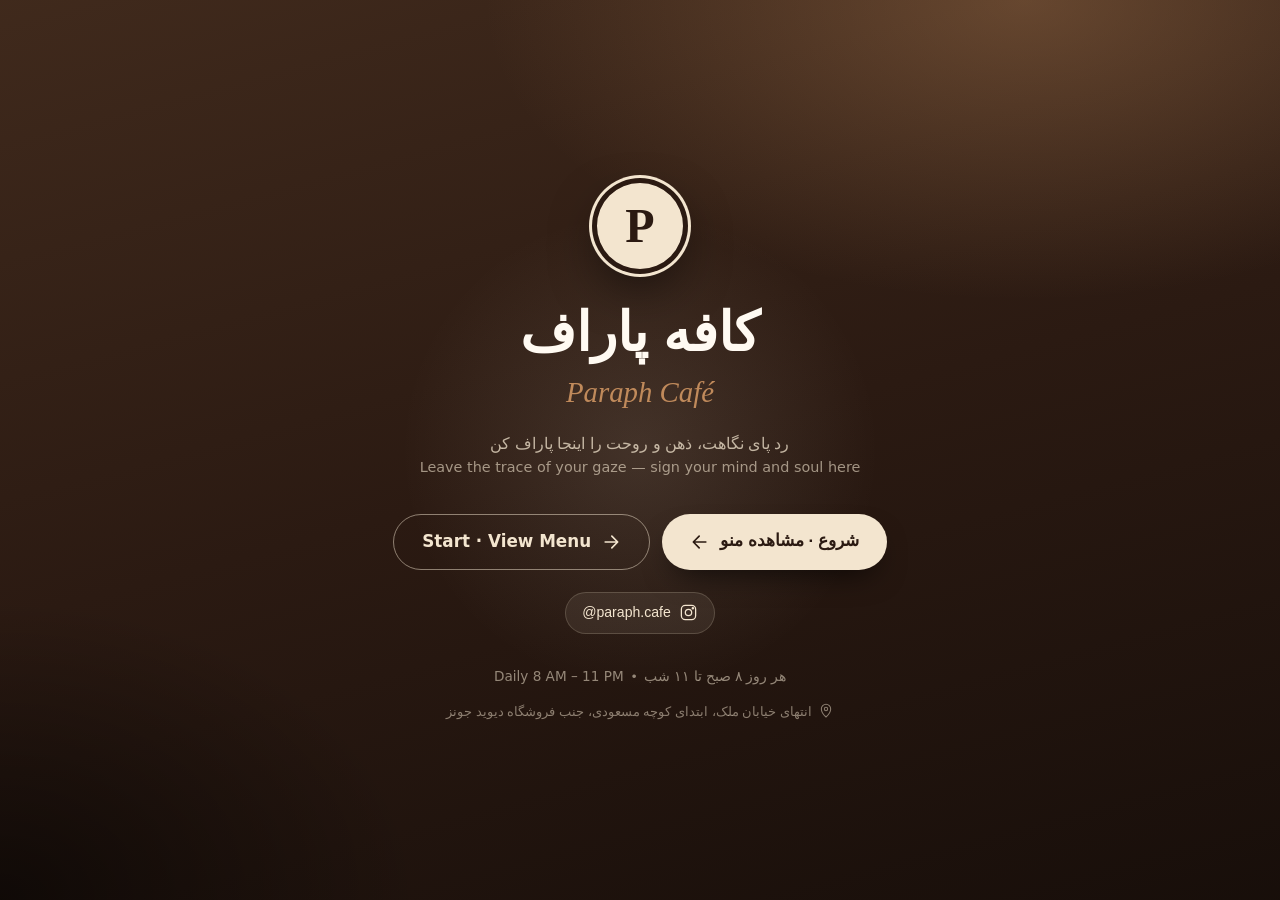
==== commit 30dc1f6a: "Security: Content-Security-Policy, frame protection, no inline scripts; faster first paint Co-Author" ====
--- a/index.html
+++ b/index.html
@@ -2,6 +2,8 @@
 <html lang="fa" dir="rtl">
 <head>
     <meta charset="UTF-8">
+    <meta http-equiv="Content-Security-Policy" content="default-src 'none'; script-src 'self'; style-src 'self' 'unsafe-inline' https://fonts.googleapis.com; font-src https://fonts.gstatic.com; img-src 'self' data:; connect-src 'self'; base-uri 'none'; form-action 'none'">
+    <meta name="referrer" content="same-origin">
     <meta name="viewport" content="width=device-width, initial-scale=1, viewport-fit=cover">
     <title>کافه پاراف · Paraph Café</title>
     <meta name="description" content="">
@@ -9,22 +11,14 @@
     <link rel="icon" href="assets/img/favicon.svg" type="image/svg+xml">
     <link rel="preconnect" href="https://fonts.googleapis.com">
     <link rel="preconnect" href="https://fonts.gstatic.com" crossorigin>
-    <link href="https://fonts.googleapis.com/css2?family=Vazirmatn:wght@300;400;500;700;800&family=Playfair+Display:ital,wght@0,600;0,700;1,500&family=Inter:wght@400;500;600&display=swap" rel="stylesheet">
+    <link id="fonts" href="https://fonts.googleapis.com/css2?family=Vazirmatn:wght@300;400;500;700;800&family=Playfair+Display:ital,wght@0,600;0,700;1,500&family=Inter:wght@400;500;600&display=swap" rel="stylesheet" media="print">
+    <noscript><link href="https://fonts.googleapis.com/css2?family=Vazirmatn:wght@300;400;500;700;800&family=Playfair+Display:ital,wght@0,600;0,700;1,500&family=Inter:wght@400;500;600&display=swap" rel="stylesheet"></noscript>
     <link rel="stylesheet" href="assets/css/style.css?v=5">
     <style id="themeColors"></style>
-    <script>
-        // Before paint: JS flag, saved light/dark choice, last known café colours.
-        document.documentElement.className += ' js';
-        try {
-            var th = localStorage.getItem('theme');
-            if (th === 'dark' || th === 'light') document.documentElement.setAttribute('data-theme', th);
-            var css = localStorage.getItem('paraph_theme_css');
-            if (css) document.getElementById('themeColors').textContent = css;
-        } catch (e) {}
-    </script>
+    <script src="assets/js/boot.js?v=6"></script>
 </head>
 <body class="welcome-body" data-page="welcome">
     <noscript><p style="padding:40px 16px;text-align:center">برای مشاهده منو جاوااسکریپت را فعال کنید · Please enable JavaScript to view the menu.</p></noscript>
-    <script src="assets/js/site.js?v=5" defer></script>
+    <script src="assets/js/site.js?v=6" defer></script>
 </body>
 </html>
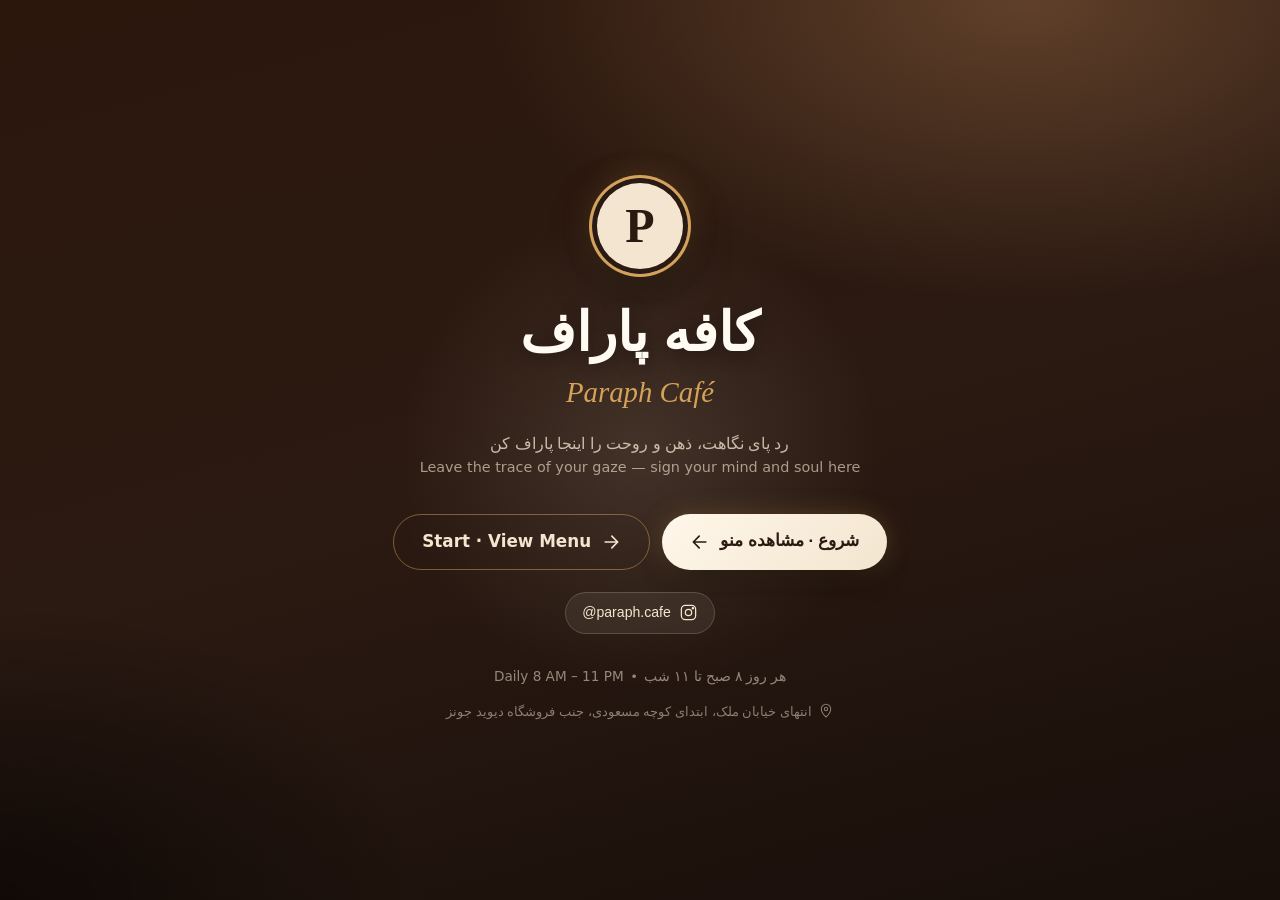
==== commit 4edac73e: "feat: luxury boutique menu, interactive order tray, counter payment showcase, single-password admin " ====
--- a/index.html
+++ b/index.html
@@ -13,12 +13,12 @@
     <link rel="preconnect" href="https://fonts.gstatic.com" crossorigin>
     <link id="fonts" href="https://fonts.googleapis.com/css2?family=Vazirmatn:wght@300;400;500;700;800&family=Playfair+Display:ital,wght@0,600;0,700;1,500&family=Inter:wght@400;500;600&display=swap" rel="stylesheet" media="print">
     <noscript><link href="https://fonts.googleapis.com/css2?family=Vazirmatn:wght@300;400;500;700;800&family=Playfair+Display:ital,wght@0,600;0,700;1,500&family=Inter:wght@400;500;600&display=swap" rel="stylesheet"></noscript>
-    <link rel="stylesheet" href="assets/css/style.css?v=5">
+    <link rel="stylesheet" href="assets/css/style.css?v=9">
     <style id="themeColors"></style>
     <script src="assets/js/boot.js?v=6"></script>
 </head>
 <body class="welcome-body" data-page="welcome">
     <noscript><p style="padding:40px 16px;text-align:center">برای مشاهده منو جاوااسکریپت را فعال کنید · Please enable JavaScript to view the menu.</p></noscript>
-    <script src="assets/js/site.js?v=6" defer></script>
+    <script src="assets/js/site.js?v=10" defer></script>
 </body>
 </html>
--- a/assets/css/style.css
+++ b/assets/css/style.css
@@ -4,69 +4,84 @@
    ========================================================== */
 
 :root {
-    /* Light: cream & white, chocolate accents, black text */
-    --bg:          #f5ede1;
-    --bg-2:        #efe3d2;
-    --surface:     #fffcf7;
-    --text:        #1a110c;
-    --muted:       #7d6658;
-    --line:        rgba(74, 44, 29, .16);
-    --choco:       #4a2c1d;
-    --choco-deep:  #2b1a12;
-    --choco-soft:  #6b4430;
-    --cream:       #f3e5cf;
-    --brand-dark:  #2b1a12;   /* header / hero / start screen (same in light & dark) */
-    --hero-1:      color-mix(in srgb, var(--brand-dark) 86%, var(--caramel));
-    --caramel:     #c08a5b;
-    --price-bg:    #f3e5cf;
-    --price-text:  #4a2c1d;
-    --shadow:      0 1px 2px rgba(43, 26, 18, .05), 0 12px 32px -12px rgba(43, 26, 18, .18);
-    --toolbar-bg:  rgba(245, 237, 225, .82);
-    --chip-bg:     #fffcf7;
-
-    --radius: 22px;
+    /* Light: Artisan warm cream, espresso, subtle gold accents */
+    --bg:          #f8f4ed;
+    --bg-2:        #f1e8da;
+    --surface:     #ffffff;
+    --surface-card:#fdfbf7;
+    --text:        #1f140d;
+    --muted:       #7b6454;
+    --line:        rgba(74, 44, 29, .13);
+    --line-gold:   rgba(192, 138, 91, .3);
+    --choco:       #422417;
+    --choco-deep:  #24140c;
+    --choco-soft:  #613b26;
+    --cream:       #f5edd8;
+    --brand-dark:  #1d1009;   /* header / hero / start screen */
+    --hero-1:      #2c170d;
+    --caramel:     #bf8858;
+    --gold:        #d4a259;
+    --gold-glow:   rgba(212, 162, 89, .25);
+    --price-bg:    rgba(191, 136, 88, .12);
+    --price-text:  #3a1d0f;
+    --shadow:      0 2px 8px rgba(36, 20, 12, .04), 0 14px 32px -10px rgba(36, 20, 12, .14);
+    --shadow-hover:0 4px 12px rgba(36, 20, 12, .06), 0 18px 40px -10px rgba(36, 20, 12, .2);
+    --toolbar-bg:  rgba(248, 244, 237, .86);
+    --chip-bg:     #ffffff;
+
+    --radius: 24px;
     --font-body: "Inter", system-ui, -apple-system, "Segoe UI", sans-serif;
     --font-head: "Playfair Display", Georgia, serif;
     color-scheme: light;
 }
 
-/* Dark: chocolate & black, cream text */
+/* Dark: deep espresso & velvet black, warm gold & cream text */
 @media (prefers-color-scheme: dark) {
     :root:not([data-theme="light"]) {
-        --bg:          #0f0a07;
-        --bg-2:        #160f0b;
-        --surface:     #1c130e;
-        --text:        #f5ead8;
-        --muted:       #b09a88;
-        --line:        color-mix(in srgb, var(--cream) 12%, transparent);
-        --choco:       #5a3624;
-        --choco-deep:  #24150e;
-        --choco-soft:  #7a4e37;
-        --caramel:     #d9a877;
-        --price-bg:    #2c1c14;
-        --price-text:  #f3dcbc;
-        --shadow:      0 1px 2px rgba(0, 0, 0, .4), 0 16px 40px -16px rgba(0, 0, 0, .7);
-        --toolbar-bg:  rgba(15, 10, 7, .8);
-        --chip-bg:     #1c130e;
+        --bg:          #0e0906;
+        --bg-2:        #150e09;
+        --surface:     #19110a;
+        --surface-card:#1e140d;
+        --text:        #f5ebd8;
+        --muted:       #b39c89;
+        --line:        rgba(245, 237, 216, .09);
+        --line-gold:   rgba(223, 168, 101, .22);
+        --choco:       #4e2a18;
+        --choco-deep:  #140b06;
+        --choco-soft:  #75462b;
+        --caramel:     #dfa865;
+        --gold:        #eab76e;
+        --gold-glow:   rgba(234, 183, 110, .2);
+        --price-bg:    rgba(223, 168, 101, .14);
+        --price-text:  #fcecd5;
+        --shadow:      0 2px 10px rgba(0, 0, 0, .4), 0 16px 40px -14px rgba(0, 0, 0, .75);
+        --shadow-hover:0 4px 14px rgba(0, 0, 0, .5), 0 20px 45px -12px rgba(0, 0, 0, .9);
+        --toolbar-bg:  rgba(14, 9, 6, .86);
+        --chip-bg:     #19110a;
         color-scheme: dark;
     }
 }
 :root[data-theme="dark"] {
-    --bg:          #0f0a07;
-    --bg-2:        #160f0b;
-    --surface:     #1c130e;
-    --text:        #f5ead8;
-    --muted:       #b09a88;
-    --line:        color-mix(in srgb, var(--cream) 12%, transparent);
-    --choco:       #5a3624;
-    --choco-deep:  #24150e;
-    --choco-soft:  #7a4e37;
-    --caramel:     #d9a877;
-    --price-bg:    #2c1c14;
-    --price-text:  #f3dcbc;
-    --shadow:      0 1px 2px rgba(0, 0, 0, .4), 0 16px 40px -16px rgba(0, 0, 0, .7);
-    --toolbar-bg:  rgba(15, 10, 7, .8);
-    --chip-bg:     #1c130e;
+    --bg:          #0e0906;
+    --bg-2:        #150e09;
+    --surface:     #19110a;
+    --surface-card:#1e140d;
+    --text:        #f5ebd8;
+    --muted:       #b39c89;
+    --line:        rgba(245, 237, 216, .09);
+    --line-gold:   rgba(223, 168, 101, .22);
+    --choco:       #4e2a18;
+    --choco-deep:  #140b06;
+    --choco-soft:  #75462b;
+    --caramel:     #dfa865;
+    --gold:        #eab76e;
+    --gold-glow:   rgba(234, 183, 110, .2);
+    --price-bg:    rgba(223, 168, 101, .14);
+    --price-text:  #fcecd5;
+    --shadow:      0 2px 10px rgba(0, 0, 0, .4), 0 16px 40px -14px rgba(0, 0, 0, .75);
+    --shadow-hover:0 4px 14px rgba(0, 0, 0, .5), 0 20px 45px -12px rgba(0, 0, 0, .9);
+    --toolbar-bg:  rgba(14, 9, 6, .86);
+    --chip-bg:     #19110a;
     color-scheme: dark;
 }
 
@@ -149,30 +164,33 @@
 .hero {
     position: relative;
     background:
-        radial-gradient(1200px 400px at 85% -10%, color-mix(in srgb, var(--caramel) 35%, transparent), transparent 60%),
-        radial-gradient(700px 260px at 0% 0%, rgba(0, 0, 0, .25), transparent 60%),
-        linear-gradient(170deg, var(--hero-1) 0%, var(--brand-dark) 70%);
+        radial-gradient(800px 320px at 50% 0%, rgba(212, 162, 89, .2), transparent 75%),
+        radial-gradient(1100px 420px at 85% -10%, rgba(191, 136, 88, .28), transparent 60%),
+        radial-gradient(700px 280px at 15% 10%, rgba(0, 0, 0, .45), transparent 60%),
+        linear-gradient(170deg, var(--hero-1) 0%, var(--brand-dark) 75%);
     color: var(--cream);
-    padding: 56px 0 40px;
+    padding: 60px 0 44px;
     text-align: center;
 }
 .hero__eyebrow {
     margin: 0 0 10px; font-size: .8rem; letter-spacing: .3em; text-transform: uppercase;
-    color: var(--caramel);
+    color: var(--gold);
 }
 html[lang="fa"] .hero__eyebrow { letter-spacing: .1em; }
 .hero__title {
     font-family: var(--font-head);
-    font-size: clamp(2.4rem, 7vw, 4.2rem);
-    font-weight: 800; line-height: 1.1;
+    font-size: clamp(2.5rem, 7.5vw, 4.4rem);
+    font-weight: 800; line-height: 1.12;
     color: #fffaf2;
-}
-.hero__tagline { margin: 12px auto 22px; max-width: 520px; color: color-mix(in srgb, var(--cream) 78%, transparent); font-size: 1.05rem; }
+    text-shadow: 0 4px 20px rgba(0, 0, 0, .35);
+}
+.hero__tagline { margin: 12px auto 22px; max-width: 520px; color: color-mix(in srgb, var(--cream) 80%, transparent); font-size: 1.05rem; }
 .hero__meta { display: flex; flex-wrap: wrap; justify-content: center; gap: 8px; }
 .pill {
-    padding: 6px 14px; border-radius: 999px; font-size: .85rem;
+    padding: 7px 16px; border-radius: 999px; font-size: .85rem;
     background: color-mix(in srgb, var(--cream) 10%, transparent);
-    border: 1px solid color-mix(in srgb, var(--cream) 16%, transparent);
+    border: 1px solid var(--line-gold);
+    backdrop-filter: blur(6px);
 }
 .pill--accent { background: var(--cream); color: var(--choco-deep); border-color: transparent; font-weight: 600; }
 
@@ -187,27 +205,30 @@
 .toolbar {
     position: sticky; top: 64px; z-index: 20;
     margin-top: 44px;
-    padding: 12px 0 10px;
+    padding: 14px 0 12px;
     background: var(--toolbar-bg);
-    backdrop-filter: saturate(140%) blur(14px);
-    -webkit-backdrop-filter: saturate(140%) blur(14px);
+    backdrop-filter: saturate(150%) blur(16px);
+    -webkit-backdrop-filter: saturate(150%) blur(16px);
     border-bottom: 1px solid transparent;
     transition: border-color .2s, box-shadow .2s;
 }
-.toolbar.is-stuck { border-bottom-color: var(--line); box-shadow: 0 8px 24px -18px rgba(0, 0, 0, .5); }
+.toolbar.is-stuck { border-bottom-color: var(--line-gold); box-shadow: 0 8px 24px -16px rgba(0, 0, 0, .5); }
 
 .search {
     display: flex; align-items: center; gap: 10px;
-    max-width: 560px; margin: 0 auto 12px;
-    padding: 0 16px; height: 48px; border-radius: 999px;
+    max-width: 560px; margin: 0 auto 14px;
+    padding: 0 18px; height: 50px; border-radius: 999px;
     background: var(--surface);
-    border: 1px solid var(--line);
+    border: 1px solid var(--line-gold);
     box-shadow: var(--shadow);
     color: var(--muted);
-    transition: border-color .2s;
-}
-.search:focus-within { border-color: var(--caramel); }
-.search svg { width: 20px; height: 20px; flex: none; }
+    transition: border-color .2s, box-shadow .2s;
+}
+.search:focus-within {
+    border-color: var(--gold);
+    box-shadow: 0 0 0 3px var(--gold-glow), var(--shadow);
+}
+.search svg { width: 20px; height: 20px; flex: none; color: var(--gold); }
 .search input {
     flex: 1; min-width: 0; height: 100%;
     border: 0; outline: 0; background: transparent;
@@ -223,18 +244,22 @@
 .chips::-webkit-scrollbar { display: none; }
 .chip {
     flex: none; scroll-snap-align: start;
-    display: inline-flex; align-items: center; gap: 7px;
-    padding: 8px 14px; border-radius: 999px;
+    display: inline-flex; align-items: center; gap: 8px;
+    padding: 9px 16px; border-radius: 999px;
     background: var(--chip-bg); color: var(--text);
     border: 1px solid var(--line);
-    font-size: .88rem; font-weight: 500; white-space: nowrap;
-    transition: background .2s, color .2s, border-color .2s, transform .15s;
+    font-size: .88rem; font-weight: 600; white-space: nowrap;
+    transition: background .2s, color .2s, border-color .2s, transform .15s, box-shadow .2s;
 }
 .chip .icon { width: 18px; height: 18px; color: var(--caramel); }
-.chip:hover { border-color: var(--caramel); }
+.chip:hover { border-color: var(--gold); transform: translateY(-1px); }
 .chip:active { transform: scale(.97); }
-.chip.is-active { background: var(--choco); color: #fff8ee; border-color: var(--choco); }
-.chip.is-active .icon { color: var(--cream); }
+.chip.is-active {
+    background: linear-gradient(135deg, var(--choco), var(--choco-deep));
+    color: #fffaf0; border-color: var(--gold);
+    box-shadow: 0 4px 14px var(--gold-glow);
+}
+.chip.is-active .icon { color: var(--gold); }
 
 /* ---------- Menu grid ---------- */
 .menu {
@@ -247,79 +272,153 @@
 .category {
     break-inside: avoid;
     margin-bottom: 24px;
-    padding: 22px 22px 14px;
-    background: var(--surface);
-    border: 1px solid var(--line);
+    padding: 24px 22px 16px;
+    background: var(--surface-card);
+    border: 1px solid var(--line-gold);
     border-radius: var(--radius);
     box-shadow: var(--shadow);
     scroll-margin-top: 190px;
     position: relative;
     overflow: hidden;
+    transition: transform .2s ease, box-shadow .2s ease;
+}
+.category:hover {
+    box-shadow: var(--shadow-hover);
 }
 .category::before {
-    /* thin chocolate stripe on top */
-    content: ""; position: absolute; inset: 0 0 auto 0; height: 4px;
-    background: linear-gradient(90deg, var(--choco), var(--caramel), var(--choco));
+    /* luxury gold-caramel stripe on top */
+    content: ""; position: absolute; inset: 0 0 auto 0; height: 3px;
+    background: linear-gradient(90deg, var(--choco), var(--gold), var(--caramel), var(--choco));
 }
 .category[hidden] { display: none; }
 
-.category__head { display: flex; align-items: center; gap: 14px; margin-bottom: 8px; }
+.category__head { display: flex; align-items: center; gap: 14px; margin-bottom: 12px; }
 .category__icon {
-    width: 48px; height: 48px; border-radius: 14px; flex: none;
+    width: 50px; height: 50px; border-radius: 16px; flex: none;
     display: grid; place-items: center;
-    background: var(--choco); color: var(--cream);
+    background: linear-gradient(135deg, var(--choco), var(--choco-deep));
+    color: var(--cream);
+    box-shadow: inset 0 0 0 1px var(--line-gold), 0 4px 12px rgba(0, 0, 0, .2);
 }
 .category__icon .icon { width: 26px; height: 26px; }
 .category__titles { flex: 1; min-width: 0; }
 .category__titles h2 {
     font-family: var(--font-head);
-    font-size: 1.3rem; font-weight: 700; line-height: 1.3;
-}
-.category__sub { display: block; font-size: .82rem; color: var(--muted); }
+    font-size: 1.35rem; font-weight: 700; line-height: 1.3;
+    color: var(--text);
+}
+.category__sub { display: block; font-size: .82rem; color: var(--muted); margin-top: 2px; }
 .category__num {
     font-family: "Playfair Display", serif; font-style: italic;
-    font-size: 2.2rem; line-height: 1; color: var(--line);
-    -webkit-text-stroke: 1px var(--caramel); color: transparent; opacity: .55;
+    font-size: 2.4rem; line-height: 1; color: var(--gold);
+    opacity: .25; font-weight: 800; user-select: none;
 }
 html[lang="fa"] .category__num { font-family: "Vazirmatn", sans-serif; font-style: normal; font-weight: 800; }
 .category__note {
-    display: inline-block; margin: 4px 0 6px; padding: 3px 12px;
+    display: inline-block; margin: 4px 0 8px; padding: 4px 14px;
     border-radius: 999px; font-size: .8rem; font-weight: 600;
     background: var(--price-bg); color: var(--price-text);
+    border: 1px dashed var(--caramel);
 }
 
 /* ---------- Items ---------- */
 .items { list-style: none; margin: 0; padding: 0; }
 .item {
     display: flex; align-items: flex-end; gap: 10px;
-    padding: 12px 4px;
-    border-bottom: 1px solid var(--line);
-    transition: background .2s;
-    border-radius: 10px;
+    padding: 12px 8px;
+    border-bottom: 1px dashed var(--line);
+    transition: background .2s, transform .15s;
+    border-radius: 12px;
 }
 .item:last-child { border-bottom: 0; }
-.item:hover { background: var(--bg-2); }
+.item:hover { background: var(--bg-2); transform: translateX(-2px); }
+html[lang="en"] .item:hover { transform: translateX(2px); }
 .item[hidden] { display: none; }
-.item__names { min-width: 0; display: flex; flex-direction: column; }
-.item__name { font-weight: 600; font-size: 1rem; line-height: 1.4; }
-.item__sub { font-size: .78rem; color: var(--muted); line-height: 1.4; }
+.item--featured {
+    background: color-mix(in srgb, var(--gold) 6%, transparent);
+}
+.item--featured:hover {
+    background: color-mix(in srgb, var(--gold) 12%, transparent);
+}
+
+.item__names { min-width: 0; display: flex; flex-direction: column; flex: 1; }
+.item__title-row {
+    display: flex; align-items: center; gap: 8px; flex-wrap: wrap;
+}
+.item__name { font-weight: 700; font-size: 1.02rem; line-height: 1.4; color: var(--text); }
+.item__sub { font-size: .78rem; color: var(--muted); line-height: 1.4; margin-top: 1px; }
+
+/* ---------- Badges ---------- */
+.badge {
+    display: inline-flex; align-items: center; gap: 4px;
+    padding: 2px 9px; border-radius: 999px;
+    font-size: .72rem; font-weight: 700; line-height: 1.4;
+    white-space: nowrap; vertical-align: middle;
+}
+.badge__icon { width: 11px; height: 11px; flex-shrink: 0; }
+.badge--barista {
+    background: linear-gradient(135deg, rgba(212, 162, 89, .2), rgba(191, 136, 88, .32));
+    border: 1px solid var(--gold); color: #723e10;
+    box-shadow: 0 0 10px var(--gold-glow);
+}
+:root[data-theme="dark"] .badge--barista {
+    color: var(--gold);
+}
+@media (prefers-color-scheme: dark) {
+    :root:not([data-theme="light"]) .badge--barista { color: var(--gold); }
+}
+
+.badge--popular {
+    background: linear-gradient(135deg, rgba(230, 81, 0, .14), rgba(245, 124, 0, .22));
+    border: 1px solid rgba(230, 81, 0, .45); color: #c84100;
+    box-shadow: 0 0 8px rgba(230, 81, 0, .15);
+}
+:root[data-theme="dark"] .badge--popular {
+    color: #ffab91; border-color: rgba(255, 171, 145, .4);
+}
+@media (prefers-color-scheme: dark) {
+    :root:not([data-theme="light"]) .badge--popular { color: #ffab91; border-color: rgba(255, 171, 145, .4); }
+}
+
+.badge--new {
+    background: rgba(46, 125, 50, .14);
+    border: 1px solid rgba(46, 125, 50, .45); color: #2e7d32;
+}
+:root[data-theme="dark"] .badge--new { color: #a5d6a7; border-color: rgba(165, 214, 167, .4); }
+@media (prefers-color-scheme: dark) {
+    :root:not([data-theme="light"]) .badge--new { color: #a5d6a7; border-color: rgba(165, 214, 167, .4); }
+}
+
+.badge--special {
+    background: linear-gradient(135deg, rgba(142, 68, 173, .16), rgba(212, 162, 89, .22));
+    border: 1px solid rgba(142, 68, 173, .45); color: #7d3c98;
+}
+:root[data-theme="dark"] .badge--special { color: #d7bde2; }
+@media (prefers-color-scheme: dark) {
+    :root:not([data-theme="light"]) .badge--special { color: #d7bde2; }
+}
+
 .item__dots {
-    flex: 1; min-width: 16px; margin-bottom: 9px;
-    border-bottom: 2px dotted var(--line);
+    flex: 1; min-width: 14px; margin-bottom: 9px;
+    border-bottom: 2px dotted color-mix(in srgb, var(--gold) 45%, var(--line));
 }
 .price {
     flex: none; display: inline-flex; align-items: baseline; gap: 3px;
-    padding: 4px 12px; border-radius: 999px;
+    padding: 5px 14px; border-radius: 999px;
     background: var(--price-bg); color: var(--price-text);
-    font-weight: 700; font-size: 1rem; font-variant-numeric: tabular-nums;
-}
-.price small { font-size: .7rem; font-weight: 500; opacity: .8; }
+    border: 1px solid var(--line-gold);
+    font-weight: 700; font-size: .98rem; font-variant-numeric: tabular-nums;
+    box-shadow: 0 1px 3px rgba(0, 0, 0, .04);
+    transition: transform .15s, background .15s;
+}
+.item:hover .price { transform: scale(1.03); background: color-mix(in srgb, var(--gold) 22%, transparent); }
+.price small { font-size: .72rem; font-weight: 600; opacity: .85; }
 .price--daily { font-size: .78rem; font-weight: 600; background: transparent; border: 1px dashed var(--caramel); color: var(--caramel); }
 
 .item--addon .item__name { font-weight: 500; color: var(--muted); font-size: .92rem; }
 .item--addon .price { background: transparent; border: 1px solid var(--line); font-size: .9rem; }
 
-mark { background: var(--caramel); color: #1a110c; border-radius: 4px; padding: 0 2px; }
+mark { background: var(--gold); color: #1a110c; border-radius: 4px; padding: 0 3px; font-weight: 700; }
 
 .empty {
     text-align: center; color: var(--muted); padding: 40px 0 80px; font-size: 1.05rem;
@@ -399,12 +498,12 @@
     display: grid; place-items: center;
     background: var(--cream); color: var(--brand-dark);
     font-family: "Playfair Display", serif; font-weight: 700; font-size: 3rem;
-    box-shadow: inset 0 0 0 5px var(--brand-dark), 0 0 0 3px var(--cream), 0 20px 50px -10px rgba(0, 0, 0, .6);
+    box-shadow: inset 0 0 0 5px var(--brand-dark), 0 0 0 3px var(--gold), 0 20px 50px -10px rgba(0, 0, 0, .7), 0 0 30px var(--gold-glow);
 }
 .welcome__title span { display: block; }
-.welcome__title [lang="fa"] { font-size: clamp(2.2rem, 8vw, 3.4rem); font-weight: 800; color: #fffaf2; line-height: 1.3; }
-.welcome__title [lang="en"] { font-family: "Playfair Display", serif; font-style: italic; font-weight: 500; font-size: clamp(1.3rem, 4.5vw, 1.8rem); color: var(--caramel); }
-.welcome__tagline { margin: 16px 0 34px; color: color-mix(in srgb, var(--cream) 75%, transparent); }
+.welcome__title [lang="fa"] { font-size: clamp(2.2rem, 8vw, 3.4rem); font-weight: 800; color: #fffaf2; line-height: 1.3; text-shadow: 0 4px 20px rgba(0,0,0,0.4); }
+.welcome__title [lang="en"] { font-family: "Playfair Display", serif; font-style: italic; font-weight: 500; font-size: clamp(1.3rem, 4.5vw, 1.8rem); color: var(--gold); }
+.welcome__tagline { margin: 16px 0 34px; color: color-mix(in srgb, var(--cream) 78%, transparent); }
 .welcome__tagline span { display: block; }
 .welcome__tagline [lang="en"] { font-size: .9rem; opacity: .8; }
 .welcome__actions { display: flex; flex-direction: column; gap: 12px; }
@@ -418,13 +517,21 @@
 .start-btn svg { width: 20px; height: 20px; transition: transform .2s; }
 .start-btn:hover { transform: translateY(-2px); }
 .start-btn:active { transform: scale(.97); }
-.start-btn--solid { background: var(--cream); color: var(--brand-dark); box-shadow: 0 14px 30px -12px rgba(0, 0, 0, .7); }
-.start-btn--solid:hover { background: #fffaf2; }
+.start-btn--solid {
+    background: linear-gradient(135deg, #fff7eb, var(--cream));
+    color: var(--brand-dark);
+    box-shadow: 0 14px 30px -12px rgba(0, 0, 0, .7), 0 0 24px var(--gold-glow);
+}
+.start-btn--solid:hover { background: #ffffff; box-shadow: 0 16px 36px -10px rgba(0, 0, 0, .8), 0 0 32px var(--gold-glow); }
 .start-btn--solid:hover svg { transform: translateX(-4px); }
-.start-btn--outline { border: 1.5px solid color-mix(in srgb, var(--cream) 50%, transparent); color: var(--cream); }
-.start-btn--outline:hover { background: color-mix(in srgb, var(--cream) 10%, transparent); border-color: var(--cream); }
+.start-btn--outline {
+    border: 1.5px solid color-mix(in srgb, var(--gold) 50%, transparent);
+    color: var(--cream);
+    backdrop-filter: blur(8px);
+}
+.start-btn--outline:hover { background: color-mix(in srgb, var(--gold) 15%, transparent); border-color: var(--gold); }
 .start-btn--outline:hover svg { transform: translateX(4px); }
-.start-btn:focus-visible { outline: 3px solid var(--caramel); outline-offset: 3px; }
+.start-btn:focus-visible { outline: 3px solid var(--gold); outline-offset: 3px; }
 .welcome__hours { margin-top: 32px; font-size: .85rem; color: color-mix(in srgb, var(--cream) 55%, transparent); }
 .welcome__hours .dot { margin: 0 8px; }
 @media (prefers-reduced-motion: reduce) { .welcome__glow, .welcome__card { animation: none; } }
@@ -544,11 +651,520 @@
 .member-card__bar span { display: block; height: 100%; border-radius: inherit; background: var(--cream); }
 .member-card__next, .member-card__since { margin-top: 8px; font-size: .8rem; opacity: .75; }
 
+/* ---------- Calculator & Steppers ---------- */
+.item__action {
+    display: flex; align-items: center; gap: 8px; flex: none;
+}
+.btn-add {
+    width: 32px; height: 32px; border-radius: 50%;
+    border: 1px solid var(--line-gold);
+    background: var(--surface); color: var(--gold);
+    display: grid; place-items: center; cursor: pointer;
+    transition: background .2s, color .2s, transform .15s, box-shadow .2s;
+}
+.btn-add:hover {
+    background: var(--gold); color: #1a0f0a;
+    transform: scale(1.08); box-shadow: 0 0 12px var(--gold-glow);
+}
+.btn-add:active { transform: scale(.92); }
+
+.stepper {
+    display: inline-flex; align-items: center; gap: 2px;
+    padding: 2px 4px; border-radius: 999px;
+    background: linear-gradient(135deg, var(--choco), var(--choco-deep));
+    border: 1px solid var(--gold);
+    box-shadow: 0 2px 8px var(--gold-glow);
+    color: #fffaf0;
+    animation: popIn .2s ease;
+}
+@keyframes popIn {
+    0% { transform: scale(.8); opacity: 0; }
+    100% { transform: scale(1); opacity: 1; }
+}
+.stepper__btn {
+    width: 26px; height: 26px; border-radius: 50%;
+    border: 0; background: transparent; color: var(--gold);
+    font-size: 1.15rem; font-weight: 700; cursor: pointer;
+    display: grid; place-items: center; line-height: 1;
+    transition: background .15s, transform .1s;
+}
+.stepper__btn:hover { background: rgba(212, 162, 89, .25); }
+.stepper__btn:active { transform: scale(.88); }
+.stepper__val {
+    min-width: 20px; text-align: center;
+    font-weight: 800; font-size: .95rem;
+    font-variant-numeric: tabular-nums; user-select: none;
+    color: #fffaf0;
+}
+
+/* ---------- Floating Order Tray ---------- */
+.order-tray {
+    position: fixed; bottom: 20px; left: 16px; right: 16px;
+    max-width: 620px; margin: 0 auto; z-index: 45;
+    padding: 12px 18px; border-radius: 24px;
+    background: rgba(26, 15, 9, 0.94); color: #fffaf2;
+    border: 1.5px solid var(--gold);
+    backdrop-filter: blur(20px) saturate(160%);
+    -webkit-backdrop-filter: blur(20px) saturate(160%);
+    box-shadow: 0 18px 45px -10px rgba(0, 0, 0, 0.75), 0 0 30px var(--gold-glow);
+    display: flex; align-items: center; justify-content: space-between; gap: 12px;
+    transform: translateY(140%); opacity: 0; pointer-events: none;
+    transition: transform .35s cubic-bezier(0.16, 1, 0.3, 1), opacity .25s;
+}
+.order-tray.is-visible {
+    transform: translateY(0); opacity: 1; pointer-events: auto;
+}
+.tray__info {
+    display: flex; align-items: center; gap: 12px; cursor: pointer; flex: 1; min-width: 0;
+}
+.tray__icon-wrap {
+    position: relative; width: 44px; height: 44px; border-radius: 14px;
+    background: rgba(212, 162, 89, 0.2); border: 1px solid var(--gold);
+    display: grid; place-items: center; color: var(--gold); flex: none;
+}
+.tray__icon { width: 22px; height: 22px; }
+.tray__badge {
+    position: absolute; top: -6px; inset-inline-end: -6px;
+    min-width: 20px; height: 20px; padding: 0 5px; border-radius: 999px;
+    background: #e65100; color: #fff; font-size: .75rem; font-weight: 800;
+    display: grid; place-items: center; border: 2px solid #140b06;
+}
+.tray__text { display: flex; flex-direction: column; min-width: 0; }
+.tray__label { font-size: .78rem; color: rgba(245, 237, 216, .75); font-weight: 500; }
+.tray__sum-val {
+    font-size: 1.25rem; font-weight: 800; color: #fffaf0;
+    font-variant-numeric: tabular-nums; white-space: nowrap;
+}
+.tray__actions { display: flex; align-items: center; gap: 8px; flex: none; }
+.btn--tray {
+    background: linear-gradient(135deg, var(--gold), var(--caramel));
+    color: #1a0f0a; border: 0; padding: 0 18px; height: 42px;
+    border-radius: 999px; font-weight: 700; font-size: .88rem;
+    display: inline-flex; align-items: center; gap: 6px;
+    box-shadow: 0 4px 14px rgba(212, 162, 89, .35);
+}
+.btn--tray:hover { filter: brightness(1.08); }
+.icon-btn--tray-clear {
+    width: 40px; height: 40px; border-radius: 50%;
+    border: 1px solid rgba(245, 237, 216, .2);
+    color: rgba(245, 237, 216, .7); background: transparent;
+    cursor: pointer; display: grid; place-items: center;
+    transition: background .2s, color .2s, border-color .2s;
+}
+.icon-btn--tray-clear:hover {
+    background: rgba(220, 50, 40, .2); border-color: #ff8a80; color: #ff8a80;
+}
+
+/* Adjust to-top when order tray is shown */
+body:has(.order-tray.is-visible) .to-top {
+    bottom: 92px;
+}
+
+/* ---------- Order Modal / Sheet ---------- */
+.order-modal {
+    position: fixed; inset: 0; z-index: 100;
+    display: grid; place-items: center; padding: 16px;
+    visibility: hidden; opacity: 0;
+    transition: visibility .25s, opacity .25s;
+}
+.order-modal.is-open {
+    visibility: visible; opacity: 1;
+}
+.order-modal__backdrop {
+    position: absolute; inset: 0;
+    background: rgba(0, 0, 0, 0.72);
+    backdrop-filter: blur(8px);
+    -webkit-backdrop-filter: blur(8px);
+}
+.order-modal__dialog {
+    position: relative; width: 100%; max-width: 520px;
+    max-height: 85vh; max-height: 85dvh;
+    background: var(--surface);
+    border: 1.5px solid var(--line-gold);
+    border-radius: var(--radius);
+    box-shadow: 0 24px 60px -15px rgba(0, 0, 0, .85);
+    display: flex; flex-direction: column; overflow: hidden;
+    transform: translateY(20px);
+    transition: transform .3s cubic-bezier(0.16, 1, 0.3, 1);
+}
+.order-modal.is-open .order-modal__dialog {
+    transform: translateY(0);
+}
+.order-modal__head {
+    display: flex; align-items: center; justify-content: space-between;
+    padding: 18px 22px;
+    background: var(--choco-deep); color: var(--cream);
+    border-bottom: 1px solid var(--line-gold);
+}
+.order-modal__title-box { display: flex; align-items: center; gap: 10px; }
+.order-modal__title-box h3 { margin: 0; font-size: 1.2rem; font-weight: 700; font-family: var(--font-head); }
+.icon--gold { color: var(--gold); }
+.order-modal__body {
+    padding: 16px 20px; overflow-y: auto; flex: 1; min-height: 120px;
+}
+.order-modal__empty { text-align: center; color: var(--muted); padding: 40px 0; font-size: 1rem; }
+.order-rows { display: flex; flex-direction: column; gap: 10px; }
+.order-row {
+    display: flex; align-items: center; gap: 12px;
+    padding: 10px 12px; border-radius: 14px;
+    background: var(--bg); border: 1px solid var(--line);
+}
+.order-row__names { flex: 1; min-width: 0; display: flex; flex-direction: column; }
+.order-row__name { font-size: .98rem; font-weight: 700; color: var(--text); }
+.order-row__unit-price { font-size: .78rem; color: var(--muted); margin-top: 1px; }
+.order-row__total { font-size: .95rem; font-weight: 700; color: var(--caramel); min-width: 70px; text-align: end; font-variant-numeric: tabular-nums; }
+.icon-btn--del {
+    width: 32px; height: 32px; border-radius: 50%;
+    border: 1px solid transparent; background: transparent;
+    color: var(--muted); cursor: pointer; display: grid; place-items: center;
+}
+.icon-btn--del:hover {
+    background: rgba(220, 50, 40, .15); color: #e53935;
+}
+.order-modal__foot {
+    padding: 16px 20px;
+    background: var(--surface-card);
+    border-top: 1px solid var(--line);
+    display: flex; flex-direction: column; gap: 12px;
+}
+.order-modal__total-banner {
+    display: flex; justify-content: space-between; align-items: center;
+    padding: 12px 18px; border-radius: 16px;
+    background: linear-gradient(135deg, var(--choco), var(--choco-deep));
+    color: #fffaf0; border: 1px solid var(--line-gold);
+    box-shadow: 0 4px 16px -4px rgba(0,0,0,0.3);
+}
+.order-modal__total-banner span { font-weight: 600; font-size: .95rem; color: var(--cream); }
+.order-modal__total-amount { font-size: 1.45rem; font-weight: 800; color: var(--gold); font-variant-numeric: tabular-nums; }
+.order-modal__actions { display: flex; gap: 10px; }
+.btn--copy {
+    flex: 1; background: linear-gradient(135deg, var(--gold), var(--caramel));
+    color: #1a0f0a; border: 0; height: 46px; border-radius: 999px;
+    font-weight: 700; font-size: .92rem;
+    box-shadow: 0 4px 14px rgba(212, 162, 89, .3);
+    transition: filter .2s, transform .15s;
+}
+.btn--copy:hover { filter: brightness(1.08); }
+.btn--copy.is-copied { background: #2e7d32; color: #fff; }
+.btn--danger-outline {
+    border: 1px solid rgba(220, 50, 40, .35); color: #c62828;
+    background: transparent; height: 46px; padding: 0 16px; border-radius: 999px;
+    font-size: .88rem; font-weight: 600;
+}
+:root[data-theme="dark"] .btn--danger-outline { color: #ef9a9a; border-color: rgba(239, 154, 154, .35); }
+.btn--danger-outline:hover { background: rgba(220, 50, 40, .12); }
+body.has-modal { overflow: hidden; }
+
+.icon--xs { width: 16px; height: 16px; }
+.icon--sm { width: 18px; height: 18px; }
+.icon--xl { width: 36px; height: 36px; }
+
+/* Topbar back button */
+.btn-back-menu {
+    display: inline-flex; align-items: center; gap: 6px;
+    height: 38px; padding: 0 14px; border-radius: 999px;
+    background: var(--chip-bg); color: var(--text);
+    border: 1px solid var(--line-gold); font-size: .84rem; font-weight: 600;
+    transition: background .2s, border-color .2s, transform .15s;
+    text-decoration: none;
+}
+.btn-back-menu:hover {
+    background: var(--surface-card); border-color: var(--gold); transform: translateY(-1px);
+}
+
+/* Tray buttons & modal enhancements */
+.btn--tray-view {
+    background: rgba(245, 237, 216, .12); color: #fffaf0;
+    border: 1px solid rgba(245, 237, 216, .25);
+    padding: 0 14px; height: 42px; border-radius: 999px;
+    font-weight: 600; font-size: .84rem;
+    display: inline-flex; align-items: center; gap: 6px;
+    cursor: pointer;
+    transition: background .2s, border-color .2s;
+}
+.btn--tray-view:hover {
+    background: rgba(245, 237, 216, .22); border-color: var(--gold);
+}
+.btn--to-counter {
+    background: linear-gradient(135deg, var(--gold), var(--caramel));
+    color: #1a0f0a; border: 0; height: 46px; border-radius: 999px;
+    font-weight: 700; font-size: .92rem;
+    box-shadow: 0 4px 14px rgba(212, 162, 89, .35);
+    display: inline-flex; align-items: center; justify-content: center; gap: 8px;
+    transition: filter .2s, transform .15s;
+    text-decoration: none;
+    flex: 1.4;
+}
+.btn--to-counter:hover { filter: brightness(1.1); transform: translateY(-1px); }
+.order-modal__total-col { display: flex; flex-direction: column; min-width: 0; }
+.order-modal__words { font-size: .78rem; color: var(--gold); opacity: .9; margin-top: 2px; }
+
+/* ---------- Counter Page Layout ---------- */
+.counter-main {
+    min-height: calc(100vh - 70px);
+    padding: 32px 0 72px;
+    background:
+        radial-gradient(900px 360px at 50% 0%, color-mix(in srgb, var(--gold) 9%, transparent), transparent 70%),
+        var(--bg);
+}
+.counter-page {
+    max-width: 720px;
+    display: flex; flex-direction: column; gap: 24px;
+}
+
+/* Counter Hero Head */
+.counter-head {
+    display: flex; flex-direction: column; gap: 14px;
+}
+@media (min-width: 580px) {
+    .counter-head {
+        flex-direction: row; justify-content: space-between; align-items: flex-end;
+    }
+}
+.counter-head__lead { display: flex; flex-direction: column; }
+.counter-badge-pill {
+    display: inline-flex; align-items: center; gap: 6px;
+    padding: 4px 12px; border-radius: 999px;
+    background: color-mix(in srgb, var(--gold) 15%, transparent);
+    border: 1px solid var(--gold); color: var(--gold);
+    font-size: .8rem; font-weight: 700; font-family: monospace, sans-serif;
+    margin-bottom: 8px; width: fit-content;
+}
+.counter-title {
+    font-family: var(--font-head);
+    font-size: clamp(1.6rem, 5vw, 2.2rem);
+    font-weight: 800; color: var(--text);
+    margin: 0; line-height: 1.25;
+}
+.counter-subtitle {
+    font-size: .92rem; color: var(--muted);
+    margin: 6px 0 0;
+}
+.counter-meta-chips {
+    display: flex; flex-wrap: wrap; gap: 8px;
+}
+.meta-chip {
+    display: inline-flex; align-items: center; gap: 6px;
+    padding: 6px 14px; border-radius: 999px;
+    background: var(--surface-card); border: 1px solid var(--line-gold);
+    color: var(--text); font-size: .82rem; font-weight: 600;
+    box-shadow: var(--shadow-sm);
+}
+
+/* Table selector */
+.counter-table-selector {
+    display: flex; flex-direction: column; gap: 10px;
+    padding: 16px 20px; border-radius: var(--radius);
+    background: var(--surface-card); border: 1px solid var(--line-gold);
+    box-shadow: var(--shadow-sm);
+}
+.selector-label {
+    font-size: .88rem; font-weight: 700; color: var(--text);
+}
+.selector-chips {
+    display: flex; gap: 8px; overflow-x: auto;
+    padding-bottom: 4px; scrollbar-width: thin;
+}
+.table-chip {
+    flex: none; display: inline-flex; align-items: center;
+    padding: 8px 16px; border-radius: 999px;
+    border: 1px solid var(--line); background: var(--bg);
+    color: var(--text); font-size: .85rem; font-weight: 600;
+    cursor: pointer; transition: all .18s ease;
+}
+.table-chip:hover {
+    border-color: var(--gold); transform: translateY(-1px);
+}
+.table-chip.is-active {
+    background: linear-gradient(135deg, var(--choco), var(--choco-deep));
+    color: #fffaf0; border-color: var(--gold);
+    box-shadow: 0 4px 14px var(--gold-glow);
+}
+
+/* Grand Counter Payment Showcase */
+.counter-pay-showcase {
+    position: relative; overflow: hidden;
+    padding: 34px 24px; border-radius: 28px;
+    background:
+        radial-gradient(550px 300px at 100% 0%, rgba(212, 162, 89, 0.28), transparent 70%),
+        radial-gradient(400px 300px at 0% 100%, rgba(0, 0, 0, 0.5), transparent 70%),
+        linear-gradient(145deg, #1f120a, #0b0604);
+    color: #fffaf2;
+    border: 2px solid var(--gold);
+    box-shadow: 0 20px 50px -12px rgba(0, 0, 0, 0.85), 0 0 36px var(--gold-glow);
+    text-align: center;
+    display: flex; flex-direction: column; align-items: center; gap: 12px;
+}
+.counter-pay-showcase::before {
+    content: ""; position: absolute; inset: 0 0 auto 0; height: 3px;
+    background: linear-gradient(90deg, var(--choco), var(--gold), #ffe4a0, var(--gold), var(--choco));
+}
+.showcase-badge {
+    display: inline-flex; align-items: center; gap: 8px;
+    padding: 6px 16px; border-radius: 999px;
+    background: rgba(212, 162, 89, 0.16);
+    border: 1px solid rgba(212, 162, 89, 0.45);
+    color: var(--gold); font-size: .88rem; font-weight: 700;
+}
+.showcase-main-amount {
+    display: flex; align-items: baseline; justify-content: center; gap: 10px;
+    margin-top: 4px;
+}
+.pay-number {
+    font-size: clamp(2.8rem, 8vw, 4rem);
+    font-weight: 800; font-family: "Vazirmatn", sans-serif;
+    color: #fffaf2; line-height: 1.1;
+    text-shadow: 0 4px 20px rgba(0,0,0,0.6), 0 0 28px var(--gold-glow);
+    letter-spacing: -0.02em; font-variant-numeric: tabular-nums;
+}
+.pay-currency {
+    font-size: clamp(1.2rem, 3.5vw, 1.6rem);
+    font-weight: 700; color: var(--gold);
+}
+.showcase-shortcut {
+    font-size: 1rem; color: rgba(245, 237, 216, 0.72);
+    font-weight: 500; margin-top: -6px;
+}
+.showcase-words-box {
+    display: inline-flex; align-items: center; flex-wrap: wrap; justify-content: center; gap: 8px;
+    margin-top: 6px; padding: 10px 22px; border-radius: 999px;
+    background: rgba(255, 255, 255, 0.08);
+    border: 1px dashed rgba(212, 162, 89, 0.6);
+    backdrop-filter: blur(8px);
+}
+.words-prefix {
+    font-size: .84rem; color: rgba(245, 237, 216, 0.75); font-weight: 500;
+}
+.words-text {
+    font-size: 1.05rem; font-weight: 800; color: #ffe4a0;
+    letter-spacing: .02em;
+}
+.showcase-pos-notice {
+    display: flex; align-items: center; gap: 6px;
+    font-size: .8rem; color: rgba(245, 237, 216, 0.65);
+    margin-top: 6px;
+}
+.notice-dot { color: var(--gold); font-size: .7rem; }
+
+/* Items Card on Counter */
+.counter-card {
+    background: var(--surface-card);
+    border: 1px solid var(--line-gold);
+    border-radius: var(--radius);
+    box-shadow: var(--shadow);
+    overflow: hidden;
+}
+.counter-card__header {
+    display: flex; align-items: center; justify-content: space-between;
+    padding: 18px 22px;
+    background: var(--surface); border-bottom: 1px solid var(--line);
+}
+.card-header-title {
+    display: flex; align-items: center; gap: 10px;
+}
+.card-header-title h2 {
+    font-size: 1.15rem; font-weight: 700; font-family: var(--font-head);
+    color: var(--text); margin: 0;
+}
+.link-add-more {
+    font-size: .84rem; font-weight: 700; color: var(--caramel);
+    text-decoration: underline; text-underline-offset: 4px;
+}
+.link-add-more:hover { color: var(--gold); }
+.counter-card__body {
+    padding: 16px 20px; display: flex; flex-direction: column; gap: 12px;
+}
+.counter-item-row {
+    display: flex; align-items: center; justify-content: space-between; gap: 14px;
+    padding: 12px 14px; border-radius: 16px;
+    background: var(--bg); border: 1px solid var(--line);
+    transition: background .15s;
+}
+.counter-item-row:hover {
+    background: var(--bg-2);
+}
+.item-info {
+    display: flex; flex-direction: column; min-width: 0; flex: 1;
+}
+.item-name {
+    font-size: 1.02rem; font-weight: 700; color: var(--text);
+}
+.item-sub {
+    font-size: .78rem; color: var(--muted); margin-top: 1px;
+}
+.item-unit-price {
+    font-size: .78rem; color: var(--muted); margin-top: 2px;
+}
+.item-controls {
+    display: flex; align-items: center; gap: 12px; flex: none;
+}
+.item-subtotal {
+    font-size: .95rem; font-weight: 700; color: var(--caramel);
+    min-width: 75px; text-align: end; font-variant-numeric: tabular-nums;
+}
+.item-subtotal small { font-size: .75rem; font-weight: normal; opacity: .8; }
+
+/* Counter Actions */
+.counter-actions-grid {
+    display: grid; gap: 12px; grid-template-columns: 1fr;
+}
+@media (min-width: 580px) {
+    .counter-actions-grid {
+        grid-template-columns: 1.3fr 1fr 1fr;
+    }
+}
+.btn--counter-action {
+    background: linear-gradient(135deg, var(--gold), var(--caramel));
+    color: #1a0f0a; border: 0; height: 50px; border-radius: 999px;
+    font-weight: 800; font-size: .95rem;
+    box-shadow: 0 6px 18px rgba(212, 162, 89, .35);
+}
+.btn--counter-action:hover { filter: brightness(1.1); transform: translateY(-1px); }
+.btn--counter-action.is-copied { background: #2e7d32; color: #fff; }
+.btn--add-more {
+    height: 50px; border-radius: 999px;
+    border: 1.5px solid var(--line-gold); background: var(--surface-card);
+    color: var(--text); font-weight: 700; font-size: .9rem;
+    text-decoration: none;
+}
+.btn--add-more:hover { border-color: var(--gold); background: var(--bg-2); }
+.btn--new-order {
+    height: 50px; border-radius: 999px;
+    border: 1.5px solid rgba(46, 125, 50, .4); color: #2e7d32;
+    background: var(--surface-card); font-weight: 700; font-size: .9rem;
+}
+:root[data-theme="dark"] .btn--new-order { color: #a5d6a7; border-color: rgba(165, 214, 167, .4); }
+.btn--new-order:hover { background: rgba(46, 125, 50, .1); }
+
+/* Counter Empty State */
+.counter-card--empty {
+    padding: 56px 24px; text-align: center;
+    display: flex; flex-direction: column; align-items: center; gap: 14px;
+}
+.counter-empty__icon {
+    width: 80px; height: 80px; border-radius: 24px;
+    background: color-mix(in srgb, var(--gold) 15%, transparent);
+    border: 1.5px dashed var(--gold); color: var(--gold);
+    display: grid; place-items: center;
+}
+.counter-empty__title {
+    font-size: 1.3rem; font-weight: 800; color: var(--text); margin: 0;
+}
+.counter-empty__desc {
+    font-size: .95rem; color: var(--muted); max-width: 420px; margin: 0 auto;
+}
+.btn--lg {
+    min-height: 52px; padding: 0 28px; font-size: 1rem; text-decoration: none;
+}
+
 /* ---------- Print: clean black & white menu ---------- */
 @media print {
-    .topbar, .toolbar, .to-top, .hero__drip { display: none !important; }
+    .topbar, .toolbar, .to-top, .hero__drip, .order-tray, .order-modal { display: none !important; }
     body { background: #fff; color: #000; }
     .hero { background: none; color: #000; padding: 0 0 16px; }
     .hero__title, .hero__tagline { color: #000; }
     .category { box-shadow: none; opacity: 1; transform: none; border-color: #ccc; }
-}
+    .counter-pay-showcase { background: #f8f8f8; color: #000; border-color: #000; box-shadow: none; }
+    .pay-number, .pay-currency, .words-text { color: #000; text-shadow: none; }
+}
+
